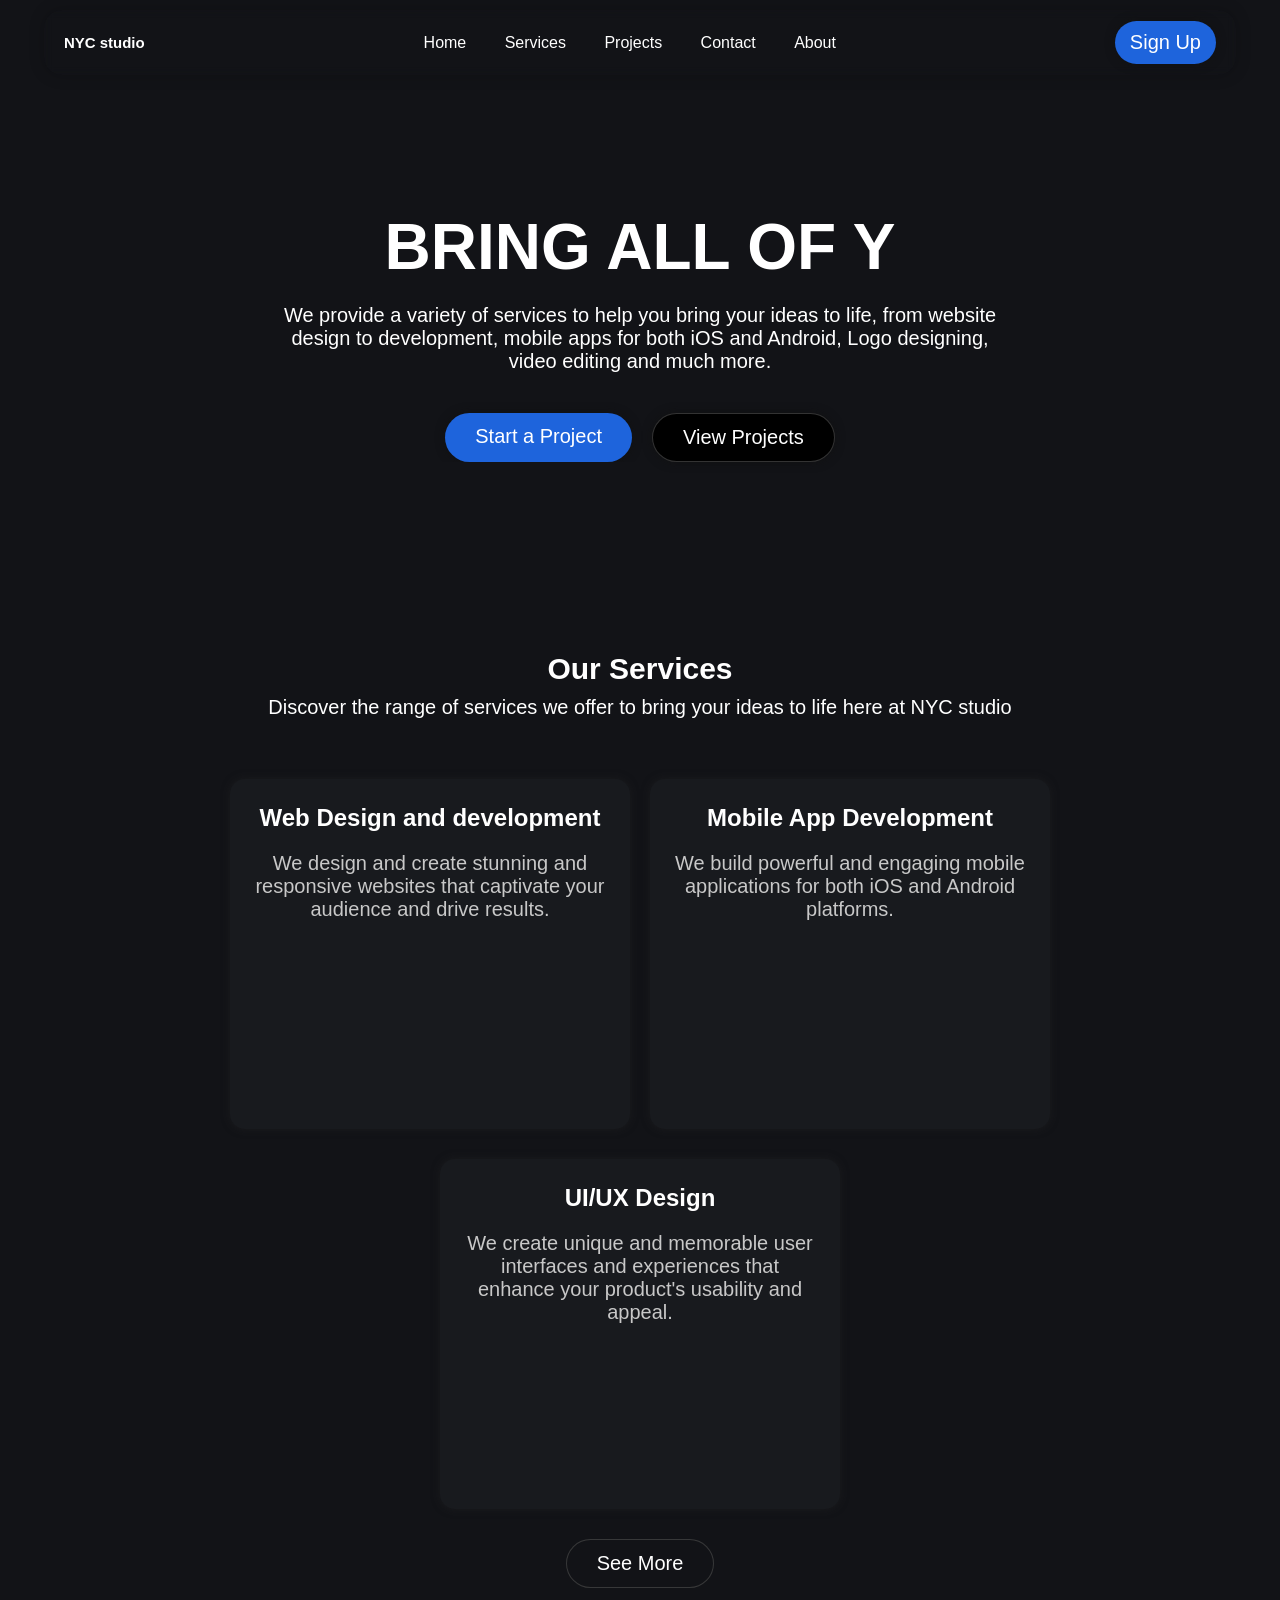
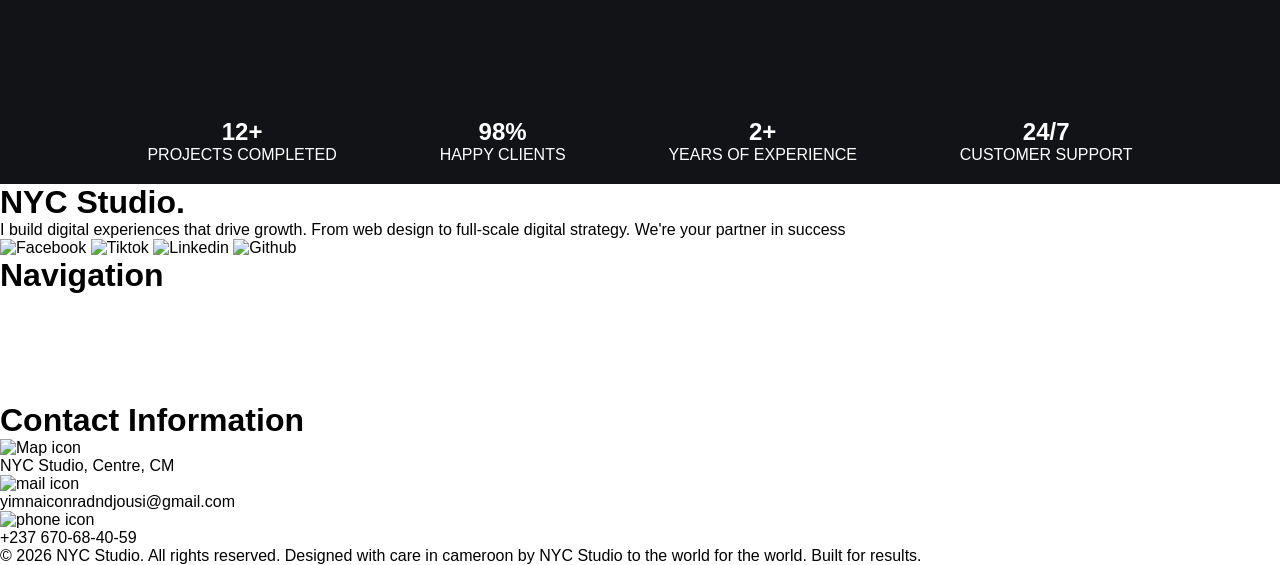
==== index.html @ d298ae6c "refining UI and interactive" ====
<!DOCTYPE html>
<html lang="en">
<head>
    <meta charset="UTF-8">
    <meta name="viewport" content="width=device-width, initial-scale=1.0">
    <title>NYC studio</title>
    <link rel="stylesheet" href="style.css">
    <script src="/main.js" defer></script>

</head>
<body>
    <section class="hero-section">
        <nav class="navbar">
            <div class="navbar-logo">
                <h1>NYC studio</h1>
            </div>
            <div class="navbar-link">
                <ul>
                    <li><a href="#">Home</a></li>
                    <li><a href="#">Services</a></li>
                    <li><a href="#">Projects</a></li>
                    <li><a href="#">Contact</a></li>
                    <li><a href="#">About</a></li>
                </ul>
            </div>
            <div class="navbar-call-to-action">
                <button class="signup-btn">Sign Up</button>
            </div>
        </nav>

        <div class="hero-content">
            <h1 id="hero-section-title">Bring all of your ideas to life</h1>
            <p>We provide a variety of services to help you bring your ideas to life, from website design to development, mobile apps for both iOS and Android, Logo designing, video editing and much more.</p>

            <div class="hero-buttons">
                <button class="Start-project-btn">Start a Project</button>
                <button class="view-project-btn">View Projects</button>
            </div>

    </section>

    <!-- #Services Section -->

    <section class="service-section">
        <div>
            <div class="service-section-h">
                <h1>Our Services</h1>
                <div class="service-section-p">
                    <p>Discover the range of services we offer to bring your ideas to life here at NYC studio</p>
                </div>
            </div>
            <div class="services-card-container">
                    <div class="service-card">
                        <h2>Web Design and development</h2>
                        <p>We design and create stunning and responsive websites that captivate your audience and drive results.</p>
                    </div>

                    <div class="service-card">
                        <h2>Mobile App Development</h2>
                        <p>We build powerful and engaging mobile applications for both iOS and Android platforms.</p>
                    </div>

                    <div class="service-card">
                        <h2>UI/UX Design</h2>
                        <p>We create unique and memorable user interfaces and experiences that enhance your product's usability and appeal.</p>
                    </div>
            </div>

            <div class="see-more">
                <button class="see-more-btn">See More</button>
            </div>
        </div>
    </section>

    <section class="review-section">
        <div class="review-info">
            <div class="summary-review-info">
                <h2>12+</h2>
                <p>PROJECTS COMPLETED</p>
            </div>

            <div class="summary-review-info">
                <h2>98%</h2>
                <p>HAPPY CLIENTS</p>
            </div>

            <div class="summary-review-info">
                <h2>2+</h2>
                <p>YEARS OF EXPERIENCE</p>
            </div>

            <div class="summary-review-info">
                <h2>24/7</h2>
                <p>CUSTOMER SUPPORT</p>
            </div>
        </div>

        <div>
            <div class="user-review">

            </div>
        </div>

    </section>

    <!-- #Footer Section -->

    <footer>
        <div class="footer-content">
            <div class="conclusion">
                <h1>NYC Studio.</h1>
                <p>I build digital experiences that drive growth. From web design to full-scale digital strategy. We're your partner in success</p>
                <div class="socail-medias">
                    <img class="icon" src="/icon/facebook.webp" alt="Facebook">
                    <img class="icon" src="/icon/tiktok.webp" alt="Tiktok">
                    <img class="icon" src="/icon/linkedin.webp" alt="Linkedin">
                    <img class="icon" src="/icon/github-white.webp" alt="Github">
                </div>
            </div>

            <div class="footer-links-container">
                <h1>Navigation</h1>
                <div class="foot-link-div">
                    <ul>
                        <li class="foot-nav"><a class="foot-li" href="#hero-section">Home</a></li>
                        <li class="foot-nav"><a class="foot-li" href="#experience-section">Experience</a></li>
                        <li class="foot-nav"><a class="foot-li" href="#projects-section">Projects</a></li>
                        <li class="foot-nav"><a class="foot-li" href="#services-section">Services</a></li>
                        <li class="foot-nav"><a class="foot-li" href="#about-section">About</a></li>
                        <li class="foot-nav"><a class="foot-li" href="#contact-section">Contact</a></li>
                    </ul>
                </div>
            </div>

            <div class="footer-extra">
                <h1>Contact Information</h1>
                <div class="contact-information">
                    <img class="icon" src="/icon/map.webp" alt="Map icon">
                    <p>NYC Studio, Centre, CM</p>
                </div>

                <div class="contact-information">
                    <img class="icon" src="/icon/message.webp" alt="mail icon">
                    <p>yimnaiconradndjousi@gmail.com</p>
                </div>

                <div class="contact-information">
                    <img class="icon" src="/icon/phone.webp" alt="phone icon">
                    <p>+237 670-68-40-59 </p>
                </div>
            </div>
        </div>

        <div class="footer-copyright">
            <p>&copy; 2026 NYC Studio. All rights reserved. Designed with care in cameroon by NYC Studio to the world for the world. Built for results.</p>
        </div>
    </footer>

</body>
</html>
---- style.css ----
:root {
    --font-size : 1.25em;
    --font-title : 'Arial', sans-serif;
    --font-logo : 'Arial', sans-serif;
    --bg-color : #121317;
    --btn-font-size : 1.2em;
    --btn-primary-color : rgb(30, 100, 220);
    --btn-secondary-color : rgb(255, 255, 255);
    --btn-border-radius : 40px;
    --btn-shadow: 0 0 10px rgba(17, 17, 17, 0.774);

    --primary-color : rgb(255, 255, 255);
    --secondary-color : rgb(0, 0, 0);

}

html {
    scroll-behavior: smooth;
}

*{
    /* outline: 2px solid red; */
    margin: 0;
    padding: 0;
}

body {
    display: flex;
    flex-direction: column;
    font-family: Arial, Helvetica, sans-serif;
}


a {
    text-decoration: none;
    color: var(--primary-color);
}

p{
    margin: 0;
    padding: 0;
}

h1{
    margin: 0;
    padding: 0;
}

/* #Hero Section */

.hero-section {
    display: flex;
    flex-direction: column;
    background-color: #121317;
    background-size: cover;
    max-width: 100%;
    height: auto;
    margin: 0;
    padding-top: 10px;
    align-items: center;
    color: var(--primary-color);
    box-sizing: border-box;
}

/*# Navigation Bar */

.navbar {
    display: flex;
    position: static;
    width: 90%;
    height: 25px;
    z-index: 1000;
    align-items: center;
    justify-content: space-between;
    padding: 20px;
    background: transparent;
    backdrop-filter: blur(4px);
    -webkit-backdrop-filter: blur(4px);
    /* border: 1px solid rgba(255, 255, 255, 0.1); */
    box-shadow: 0 0px 15px rgba(0, 0, 0, 0.203);
    border-radius: 18px;
}

.navbar-logo {
    font-size: 0.8em;
    cursor: pointer;
    color: var(--primary-color);
}

.navbar-link ul{
    display: flex;
    flex-direction: row;
    font-size: 1em;
    font-weight: 500;
    gap: 3vw;
    justify-content: space-between;
    list-style: none;
    font-family: var(--font-title);;
}

.navbar-link ul li {
    cursor: pointer;
}

.navbar-call-to-action {
    display: flex;
    align-items: center;
    justify-content: center;
}

.signup-btn {
    font-size: var(--font-size);
    color: var(--primary-color);
    padding: 15px;
    padding-bottom: 10px;
    padding-top: 10px;
    border-radius: var(--btn-border-radius);
    border: none;
    cursor: pointer;
    background: var(--btn-primary-color);
    box-shadow: var(--btn-shadow);
    transition: all 0.2s ease;
}

/* #Hero Content */

.hero-content {
    display: flex;
    flex-direction: column;
    align-items: center;
    text-align: center;
    gap: 20px;
    margin-top: 15vh;
    width: 90%;
}

.hero-content h1 {
    font-size: 4em;
    font-family: var(--font-title);
    width: 60%;
    max-width: 900px;
    color: var(--primary-color);
}

.hero-content p {
    font-size:1.25rem;
    width: 95%;
    max-width: 750px;
    color: var(--primary-color);
    margin-bottom: 20px;
}

.hero-buttons {
    display: flex;
    gap: 20px;
}

.Start-project-btn, .view-project-btn {
    display: flex;
    color: var(--primary-color);
    font-size: var(--font-size);
    padding: 30px;
    padding-bottom: 12px;
    padding-top: 12px;
    border-radius: var(--btn-border-radius);
    border: none;
    background: var(--btn-primary-color);
    box-shadow: var(--btn-shadow);
    cursor: pointer;
    transition: all 0.2s ease;
}

.view-project-btn {
    color: var(--primary-color);
    border: 1px solid rgba(68, 68, 68, 0.752);
    background: var(--secondary-color);
    backdrop-filter: blur(2px);
    -webkit-backdrop-filter: blur(2px);
}

.view-project-btn:active, .Start-project-btn:active, .signup-btn:active {
    transform: translateZ(5px) scale(0.95);
    box-shadow: 0 0 0 rgba(111, 111, 111, 0.801);
}

.view-project-btn:hover .Start-project-btn{
    background: rgb(255, 255, 255);
    color: rgb(0, 0, 0);
    box-shadow: 0 0 10px rgba(111, 111, 111, 0.801);
}

/* #Services Section */

.service-section {
    display: flex;
    flex-direction: column;
    align-items: center;
    text-align: center;
    justify-content: center;
    background-color: #121317;
    box-sizing: border-box;
    color: white;
}

.service-section-h {
    display: flex;
    flex-direction: column;
    font-size: 1.25em;
    font-family: var(--font-title);
    color: rgb(255, 255, 255);
    text-align: center;
    margin-top: 190px;
    margin-bottom: 50px;
    gap: 10px;
    align-items: center;
    
}

.service-section-p {
    display: flex;
}

.services-card-container {
    display: flex;
    flex-wrap: wrap;
    justify-content: center;
    align-items: center;
    box-sizing: border-box;
    text-align: center;
    width: 85vw;
    justify-content: space-between;
    justify-content: center;
}

.service-card {
    display: flex;
    flex-direction: column;
    align-items: center;
    padding: 25px;
    width: 400px;
    height: 350px;
    background-color: #181A1E;
    border-radius: 15px;
    box-sizing: border-box;
    box-shadow: 0 0 10px rgba(37, 37, 37, 0.422);
    margin: 10px;
    margin-bottom: 20px;
}

.service-card h2 {
    font-size: 1.5em;
    font-family: var(--font-title);
    color: rgb(255, 255, 255);
    margin-bottom: 20px;
}

.service-card p {
    font-size: var(--font-size);
    color: rgb(200, 200, 200);
    text-align: center;
}

.see-more {
    display: flex;
    justify-content: center;
    margin-top: 10px;
    margin-bottom: 35px;
}

.see-more-btn {
    display: flex;
    font-size: var(--font-size);
    color: var(--primary-color);
    padding: 30px;
    padding-bottom: 12px;
    padding-top: 12px;
    border-radius: 30px;
    border: 1px solid rgba(68, 68, 68, 0.752);
    background-color: #121317;
}



.review-section {
    display: flex;
    justify-content: center;
    background-color: var(--bg-color);
    padding-top: 75px;
}

.review-info {
    display: flex;
    justify-content: center;
    justify-content: space-around;
    width: 85%;
    color: white;
    padding: 20px;
}

.summary-review-info {
    display: flex;
    flex-direction: column;
    justify-content: center;
    align-items: center;
}
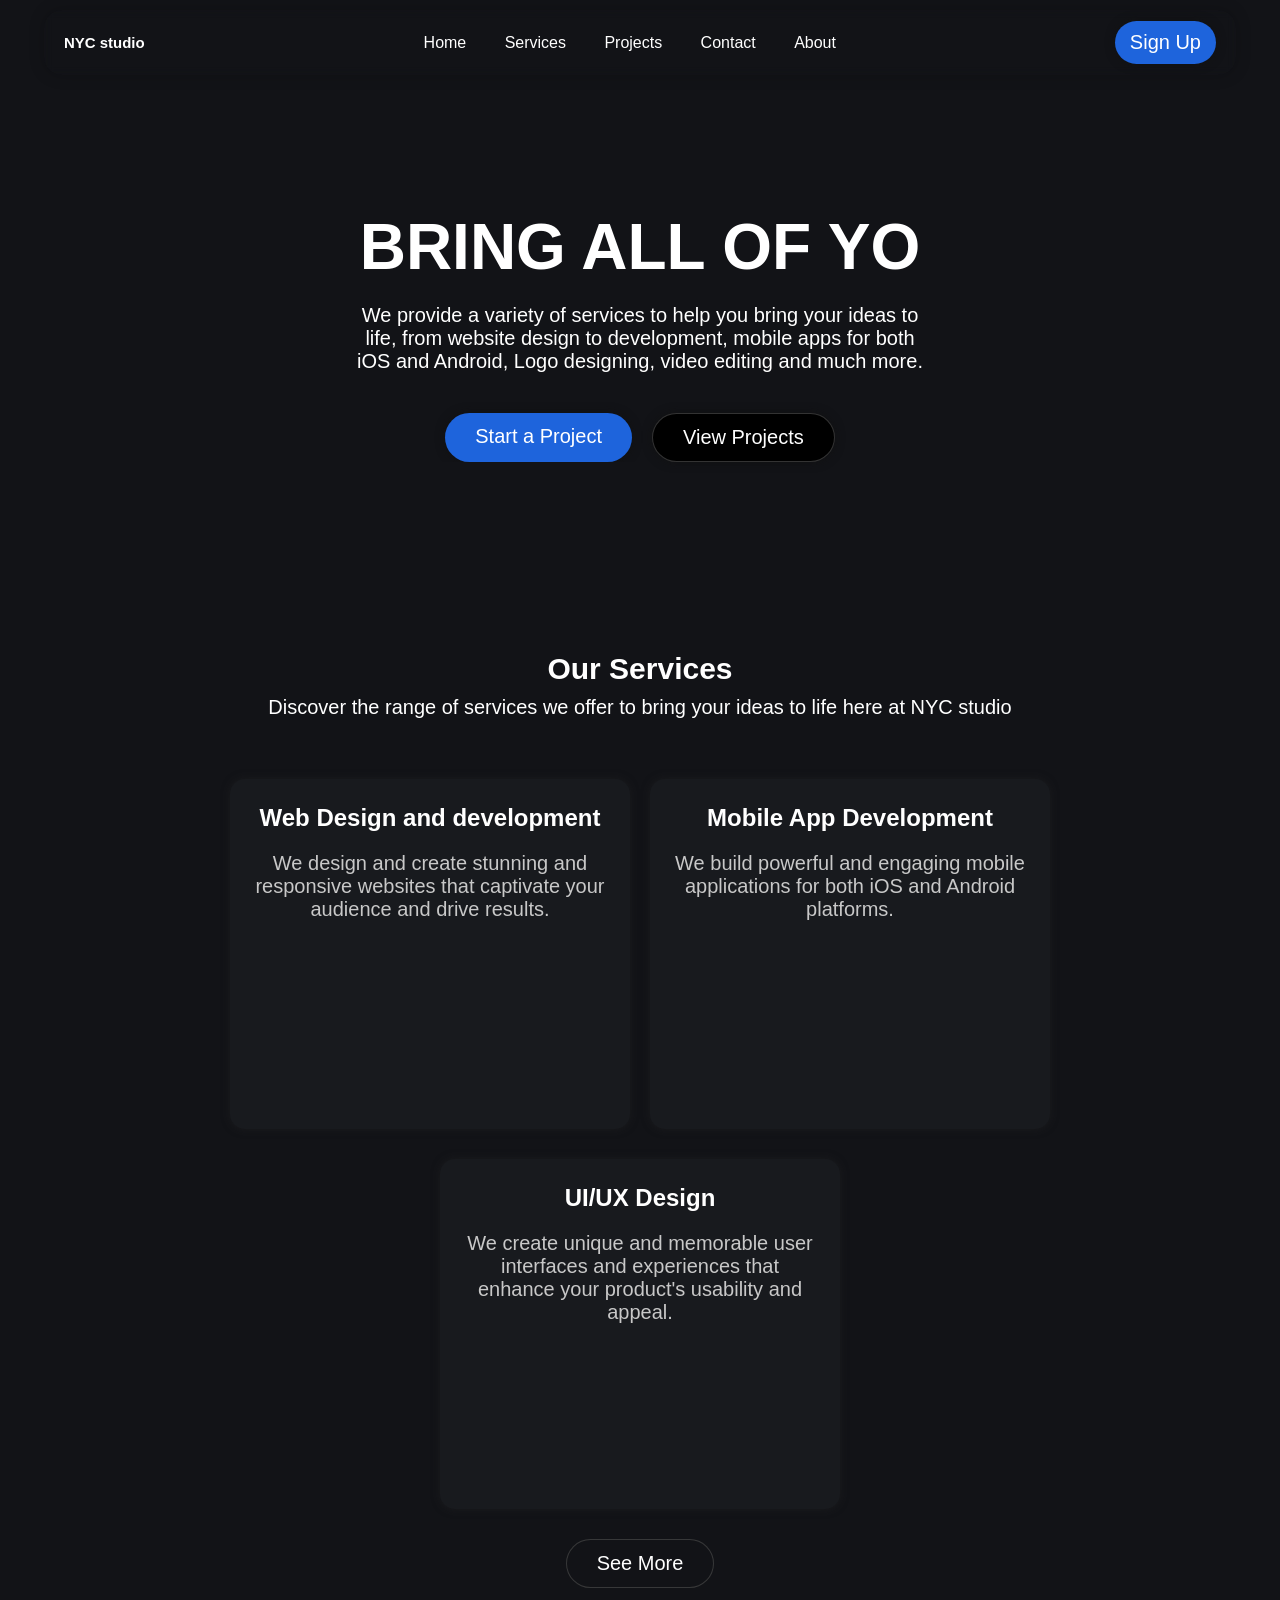
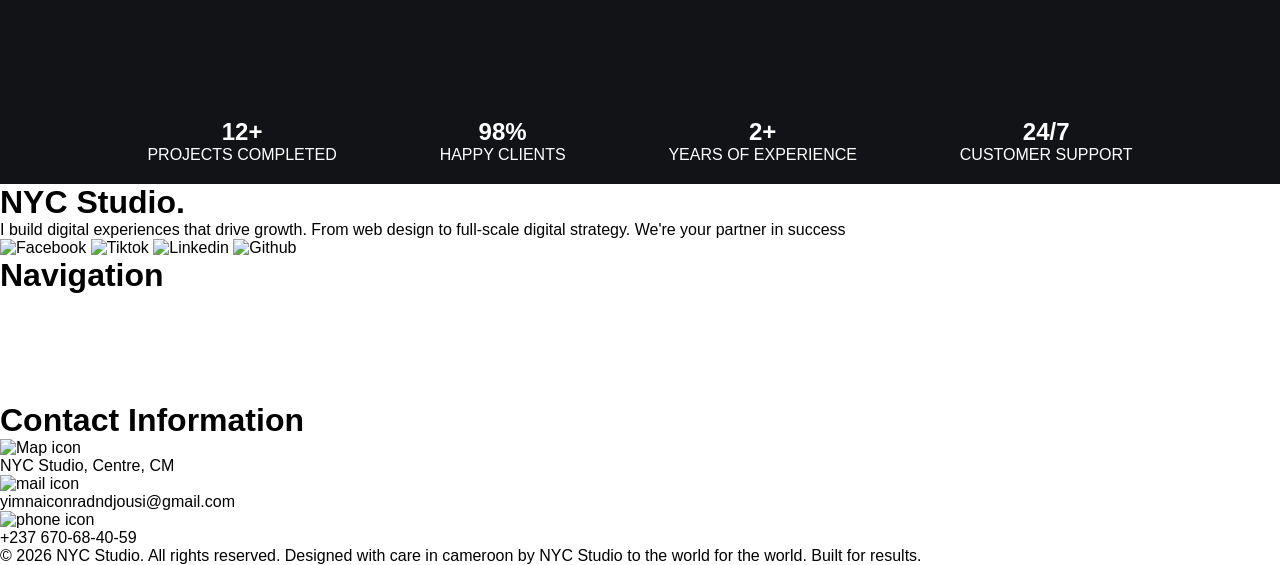
==== commit 06cf5e1b: "Admin is functioning" ====
--- a/index.html
+++ b/index.html
@@ -5,8 +5,6 @@
     <meta name="viewport" content="width=device-width, initial-scale=1.0">
     <title>NYC studio</title>
     <link rel="stylesheet" href="style.css">
-    <script src="/main.js" defer></script>
-
 </head>
 <body>
     <section class="hero-section">
@@ -156,5 +154,7 @@
         </div>
     </footer>
 
+    <script src="./main.js" defer></script>
+
 </body>
 </html>
--- a/style.css
+++ b/style.css
@@ -137,15 +137,15 @@
 .hero-content h1 {
     font-size: 4em;
     font-family: var(--font-title);
-    width: 60%;
-    max-width: 900px;
+    width: 65%;
+    max-width: 1000px;
     color: var(--primary-color);
 }
 
 .hero-content p {
     font-size:1.25rem;
-    width: 95%;
-    max-width: 750px;
+    width: 50%;
+    max-width: 1000px;
     color: var(--primary-color);
     margin-bottom: 20px;
 }
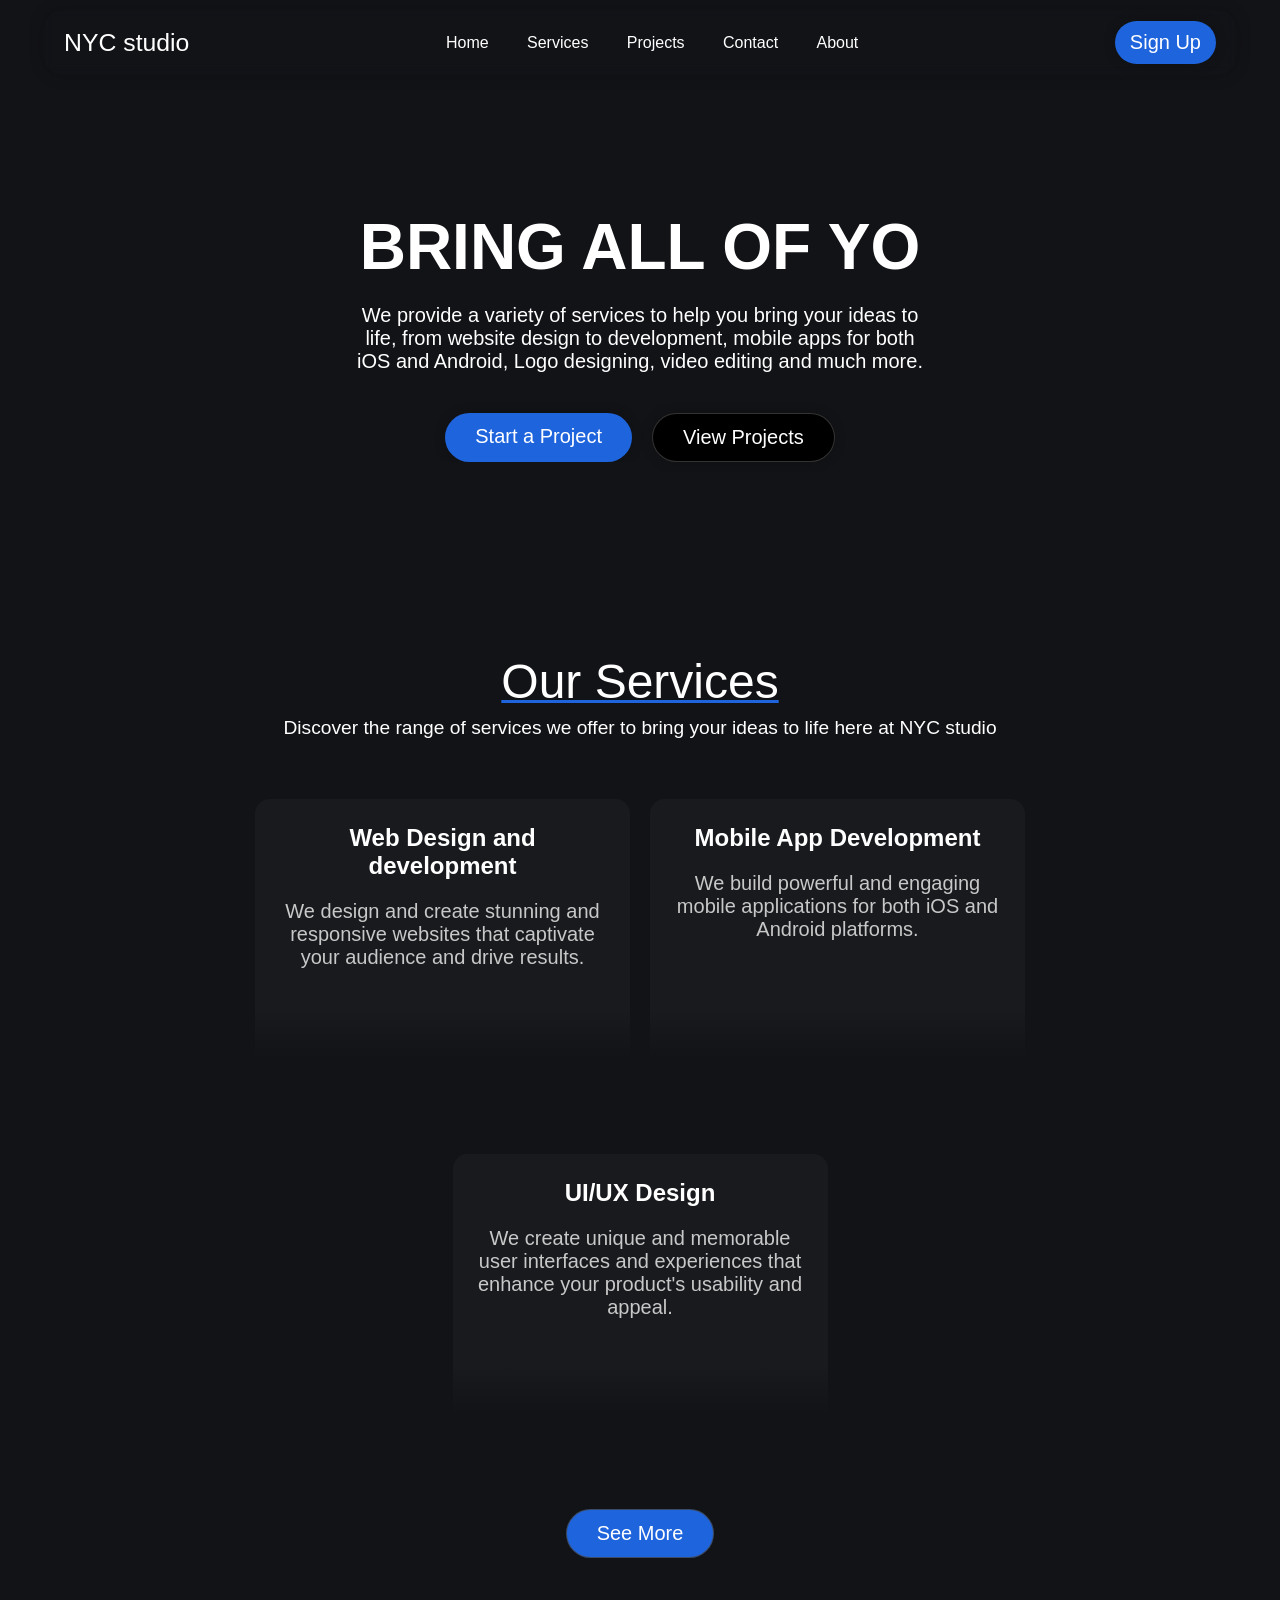
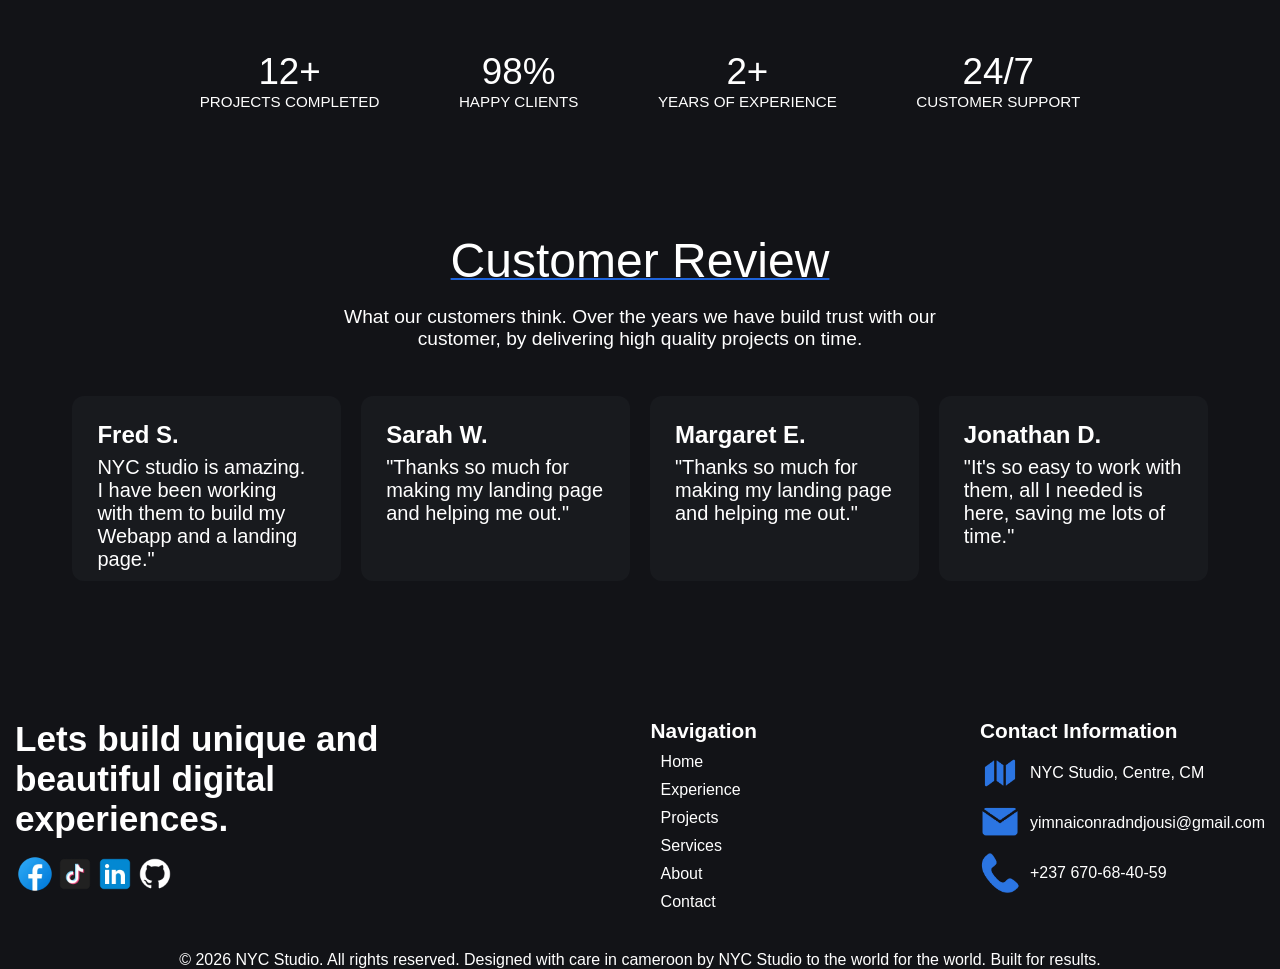
==== commit 211a6212: "home page is done" ====
--- a/index.html
+++ b/index.html
@@ -10,7 +10,7 @@
     <section class="hero-section">
         <nav class="navbar">
             <div class="navbar-logo">
-                <h1>NYC studio</h1>
+                <span>NYC studio</span>
             </div>
             <div class="navbar-link">
                 <ul>
@@ -42,11 +42,12 @@
     <section class="service-section">
         <div>
             <div class="service-section-h">
-                <h1>Our Services</h1>
+                <span>Our Services</span>
                 <div class="service-section-p">
                     <p>Discover the range of services we offer to bring your ideas to life here at NYC studio</p>
                 </div>
             </div>
+
             <div class="services-card-container">
                     <div class="service-card">
                         <h2>Web Design and development</h2>
@@ -70,49 +71,97 @@
         </div>
     </section>
 
+    <!-- #Review Section -->
+
     <section class="review-section">
         <div class="review-info">
             <div class="summary-review-info">
-                <h2>12+</h2>
-                <p>PROJECTS COMPLETED</p>
-            </div>
-
-            <div class="summary-review-info">
-                <h2>98%</h2>
-                <p>HAPPY CLIENTS</p>
-            </div>
-
-            <div class="summary-review-info">
-                <h2>2+</h2>
-                <p>YEARS OF EXPERIENCE</p>
-            </div>
-
-            <div class="summary-review-info">
-                <h2>24/7</h2>
-                <p>CUSTOMER SUPPORT</p>
-            </div>
-        </div>
-
-        <div>
-            <div class="user-review">
-
+                <p>12+</p>
+                <span>PROJECTS COMPLETED</span>
+            </div>
+
+            <div class="summary-review-info">
+                <p>98%</p>
+                <span>HAPPY CLIENTS</span>
+            </div>
+
+            <div class="summary-review-info">
+                <p>2+</p>
+                <span>YEARS OF EXPERIENCE</span>
+            </div>
+
+            <div class="summary-review-info">
+                <p>24/7</p>
+                <span>CUSTOMER SUPPORT</span>
+            </div>
+        </div>
+
+        <div class="customer-review">
+            <div class="customer-container">
+                <span>Customer Review</span>
+                <p>What our customers think. Over the years we have build trust with our customer, by delivering high quality projects on time.</p>
+            </div>
+
+            <div class="rewiews-containers">
+                <div class="user-review">
+                    <div>
+                        <h3>Fred S.</h3>
+                    </div>
+                    
+                    <div>
+                        <p>NYC studio is amazing. I have been working with them to build my Webapp and a landing page."</p>
+                    </div>
+                </div>
+
+                <div class="user-review">
+                    <div>
+                        <h3>Sarah W.</h3>
+                    </div>
+
+                    <div>
+                        <p>"Thanks so much for making my landing page and helping me out."</p>
+                    </div>
+                </div>
+
+                <div class="user-review">
+                    <div>
+                        <h3>Margaret E.</h3>
+                    </div>
+
+                    <div>
+                        <p>"Thanks so much for making my landing page and helping me out."</p>
+                    </div>
+                </div>
+
+                <div class="user-review">
+                    <div>
+                        <h3>Jonathan D.</h3>
+                    </div>
+
+                    <div>
+                        <p>"It's so easy to work with them, all I needed is here, saving me lots of time."</p>
+                    </div>
+                </div>
             </div>
         </div>
 
     </section>
+
+    <!-- #Review -->
+
+    
 
     <!-- #Footer Section -->
 
     <footer>
         <div class="footer-content">
             <div class="conclusion">
-                <h1>NYC Studio.</h1>
-                <p>I build digital experiences that drive growth. From web design to full-scale digital strategy. We're your partner in success</p>
+                <p>Lets build unique and beautiful digital experiences.</p>
                 <div class="socail-medias">
-                    <img class="icon" src="/icon/facebook.webp" alt="Facebook">
-                    <img class="icon" src="/icon/tiktok.webp" alt="Tiktok">
-                    <img class="icon" src="/icon/linkedin.webp" alt="Linkedin">
-                    <img class="icon" src="/icon/github-white.webp" alt="Github">
+                    <img class="icon" src="./icons/facebook.webp" alt="Facebook">
+                    <img class="icon" src="./icons/tiktok.webp" alt="Tiktok">
+                    <img class="icon" src="./icons/linkedin.webp" alt="Linkedin">
+                    <img class="icon" src="./icons/github-white.webp" alt="Github">
                 </div>
             </div>
 
@@ -133,17 +182,17 @@
             <div class="footer-extra">
                 <h1>Contact Information</h1>
                 <div class="contact-information">
-                    <img class="icon" src="/icon/map.webp" alt="Map icon">
+                    <img class="icon" src="./icons/map.webp" alt="Map icon">
                     <p>NYC Studio, Centre, CM</p>
                 </div>
 
                 <div class="contact-information">
-                    <img class="icon" src="/icon/message.webp" alt="mail icon">
+                    <img class="icon" src="./icons/message.webp" alt="mail icon">
                     <p>yimnaiconradndjousi@gmail.com</p>
                 </div>
 
                 <div class="contact-information">
-                    <img class="icon" src="/icon/phone.webp" alt="phone icon">
+                    <img class="icon" src="./icons/phone.webp" alt="phone icon">
                     <p>+237 670-68-40-59 </p>
                 </div>
             </div>
--- a/style.css
+++ b/style.css
@@ -46,6 +46,10 @@
     padding: 0;
 }
 
+.icon {
+    width: 40px;
+}
+
 /* #Hero Section */
 
 .hero-section {
@@ -82,7 +86,7 @@
 }
 
 .navbar-logo {
-    font-size: 0.8em;
+    font-size: 1.55em;
     cursor: pointer;
     color: var(--primary-color);
 }
@@ -211,13 +215,19 @@
     text-align: center;
     margin-top: 190px;
     margin-bottom: 50px;
-    gap: 10px;
+    gap: 6px;
     align-items: center;
     
 }
 
+.service-section-h span{
+    font-size: 3rem;
+    text-decoration: underline var(--btn-primary-color) 3px;
+    padding: 2px;
+}
+
 .service-section-p {
-    display: flex;
+    font-size: 1.2rem;
 }
 
 .services-card-container {
@@ -237,12 +247,13 @@
     flex-direction: column;
     align-items: center;
     padding: 25px;
-    width: 400px;
-    height: 350px;
+    width: 375px;
+    height: 325px;
     background-color: #181A1E;
+    background: linear-gradient(180deg,rgba(24, 26, 30, 1) 65%, rgba(18, 19, 23, 1) 80%);
     border-radius: 15px;
     box-sizing: border-box;
-    box-shadow: 0 0 10px rgba(37, 37, 37, 0.422);
+    /* box-shadow: 0 0 10px rgba(37, 37, 37, 0.422); */
     margin: 10px;
     margin-bottom: 20px;
 }
@@ -276,23 +287,24 @@
     padding-top: 12px;
     border-radius: 30px;
     border: 1px solid rgba(68, 68, 68, 0.752);
-    background-color: #121317;
-}
-
-
+    background-color: var(--btn-primary-color);
+}
+
+/* #Review Section */
 
 .review-section {
     display: flex;
-    justify-content: center;
+    flex-direction: column;
+    align-items: center;
     background-color: var(--bg-color);
-    padding-top: 75px;
+    padding-top: 3%;
 }
 
 .review-info {
     display: flex;
     justify-content: center;
     justify-content: space-around;
-    width: 85%;
+    width: 75%;
     color: white;
     padding: 20px;
 }
@@ -302,4 +314,170 @@
     flex-direction: column;
     justify-content: center;
     align-items: center;
+}
+
+.summary-review-info p {
+    font-size: 2.3rem;
+}
+
+.summary-review-info span {
+    font-size: 0.95rem;
+}
+
+.summary-review-info h3 {
+    font-size: 1rem;
+}
+
+.customer-review, .rewiews-containers {
+    display: flex;
+    width: 95%;
+    flex-direction: column;
+    justify-content: center;
+    align-items: center;
+    color: var(--primary-color);
+    margin-top: 8%;
+    margin-bottom: 8%;
+}
+
+.rewiews-containers {
+    flex-direction: row;
+    margin: 0;
+}
+
+.customer-container {
+    display: flex;
+    flex-direction: column;
+    width: 50%;
+    text-align: center;
+    margin-bottom: 3%;
+    gap: 6px;
+}
+
+.customer-container p{
+    font-size: 1.2rem;
+    margin-top: 2px;
+}
+
+.customer-container span{
+    font-size: 3rem;
+    text-decoration: underline var(--btn-primary-color) 2px;
+    margin-bottom: 10px;
+}
+
+.user-review {
+    display: flex;
+    flex-direction: column;
+    width: 25%;
+    background-color: #181A1E;
+    margin: 10px;
+    height: 15vh;
+    padding: 25px;
+    border-radius: 12px;
+}
+
+.user-review h3 {
+    margin-bottom: 7px;
+    font-size: 1.5rem;
+    color: ;
+}
+
+.user-review p {
+    margin-bottom: 7px;
+    font-size: 1.25rem;
+}
+
+
+/*#Footer Section*/
+
+footer {
+    display: flex;
+    flex-direction: column;
+    padding: 15px;
+    padding-top: 25px;
+    padding-bottom: 0;
+    background-color: var(--bg-color);
+    color: white;
+    justify-content: center;
+    /* align-items: center; */
+}
+
+.footer-content {
+    display: flex;
+    justify-content: space-between;
+    padding-bottom: 10px;
+}
+
+.conclusion {
+    display: flex;
+    flex-direction: column;
+    width: 33%;
+}
+
+.conclusion p{
+    font-size: 2.2rem;
+    margin-bottom: 5px;
+    font-weight: 600;
+}
+
+.timeless {
+    font-style: italic;
+    font-weight: 500;
+}
+
+.socail-medias {
+    display: flex;
+    justify-content: space-between;
+    width: 38%;
+    margin-top: 10px;
+}
+
+.footer-links-container {
+    display: flex;
+    flex-direction: column;
+}
+
+.footer-links-container h1{
+    font-size: 1.3em;
+}
+
+.foot-link-div ul{
+    display: flex;
+    flex-direction: column;
+    padding: 10px;
+    list-style-type: none;
+}
+
+.foot-nav {
+    padding-bottom: 10px;
+}
+
+.foot-li {
+    color: white;
+    text-decoration: none;
+}
+
+.footer-extra {
+    display: flex;
+    flex-direction: column;
+}
+
+.footer-extra h1{
+    font-size: 1.3em;
+}
+
+.contact-information {
+    display: flex;
+    padding-top: 10px;
+    align-items: center;
+}
+
+
+.contact-information p{
+    padding-left: 10px;
+}
+
+.footer-copyright {
+    display: flex;
+    justify-content: center;
+    margin-top: 10px;
 }
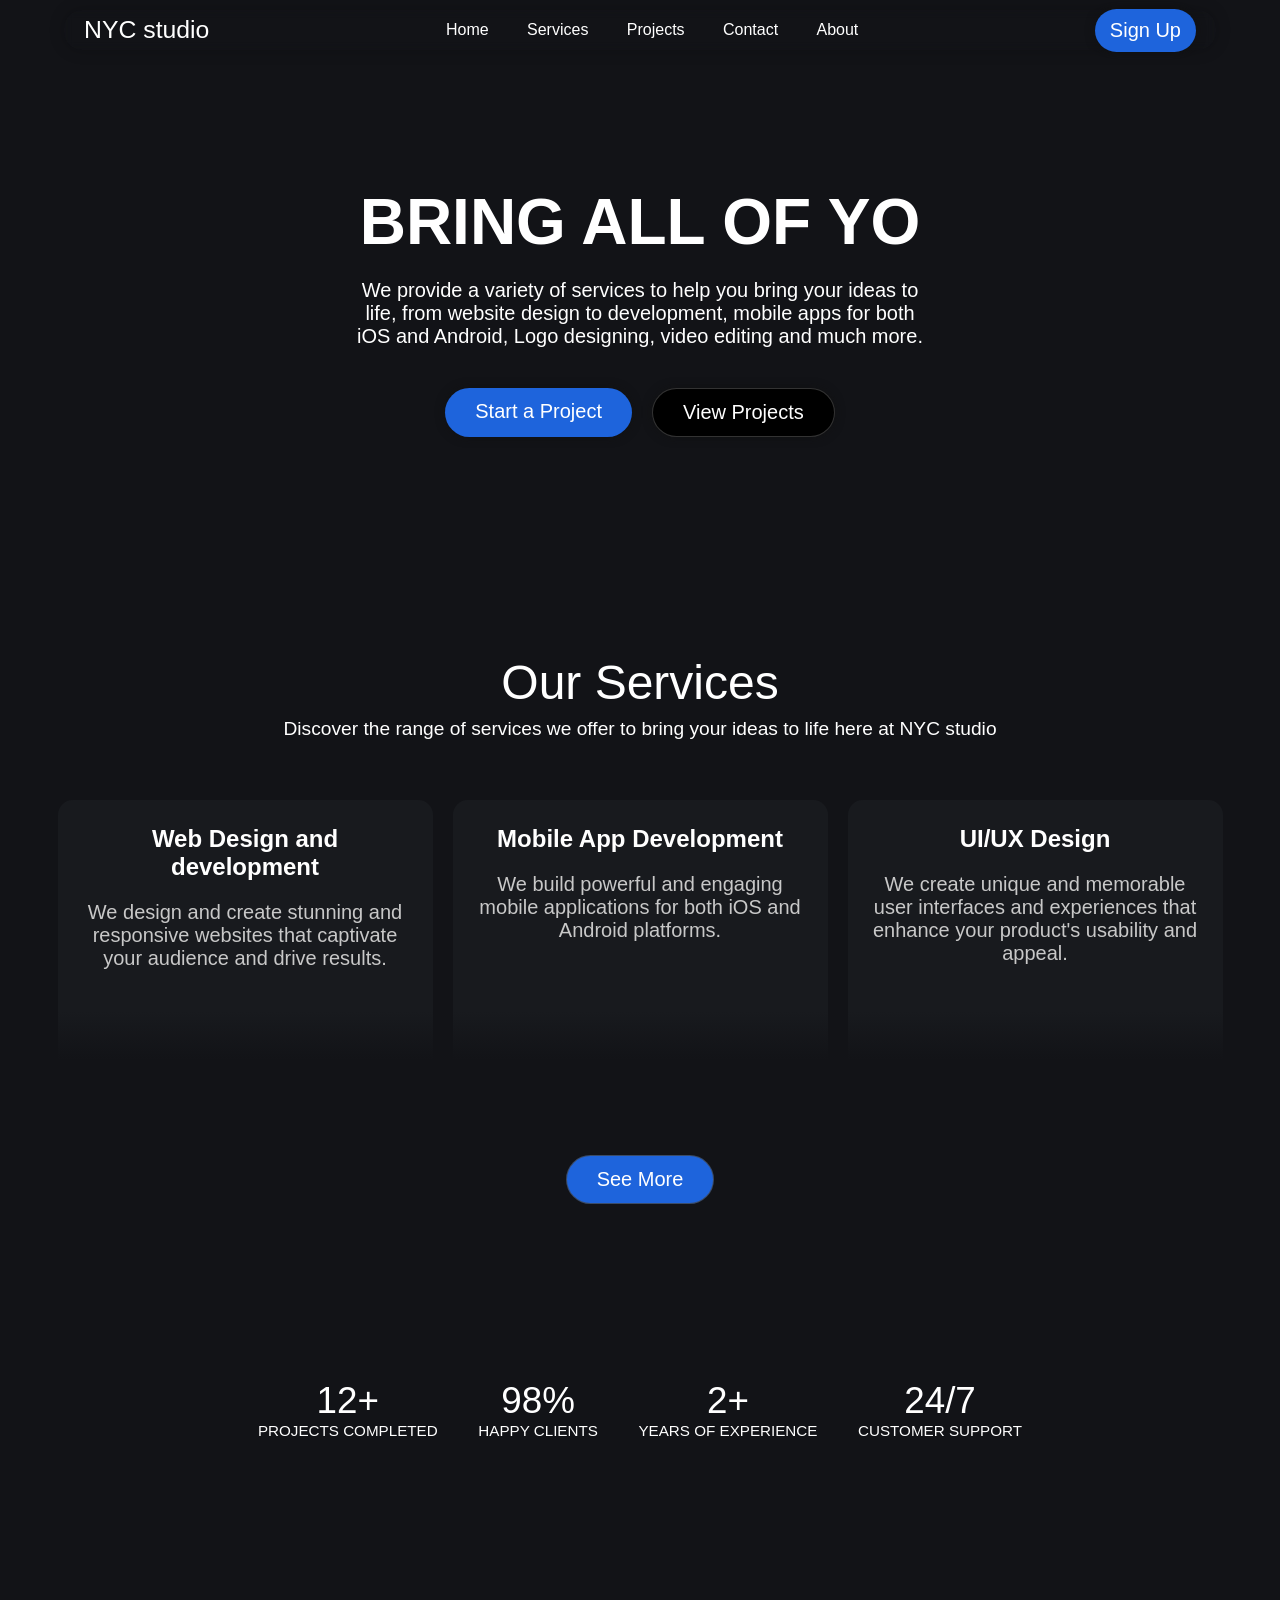
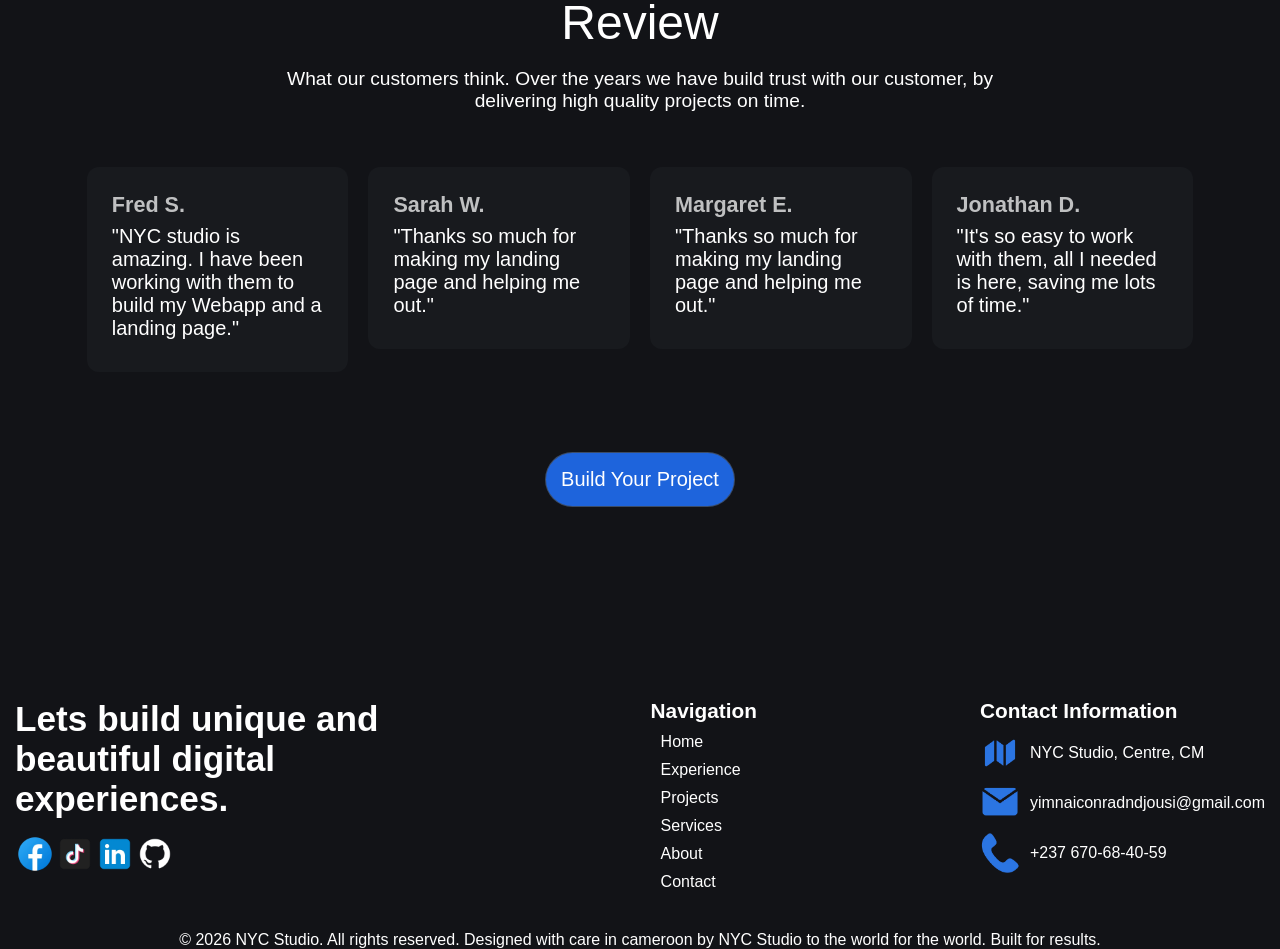
==== commit 89e62a29: "index.html is done, styling done, login done, add element to index.html through admin panel" ====
--- a/index.html
+++ b/index.html
@@ -4,7 +4,9 @@
     <meta charset="UTF-8">
     <meta name="viewport" content="width=device-width, initial-scale=1.0">
     <title>NYC studio</title>
-    <link rel="stylesheet" href="style.css">
+    <link rel="stylesheet" href="./styles/style.css">
+    <link rel="shortcut icon" href="/icons/favicon.svg" type="image/x-icon">
+    <script src="./scripts/main.js" defer></script>
 </head>
 <body>
     <section class="hero-section">
@@ -22,7 +24,7 @@
                 </ul>
             </div>
             <div class="navbar-call-to-action">
-                <button class="signup-btn">Sign Up</button>
+                <a href="/login.html"><button class="signup-btn">Sign Up</button></a>
             </div>
         </nav>
 
@@ -98,7 +100,7 @@
 
         <div class="customer-review">
             <div class="customer-container">
-                <span>Customer Review</span>
+                <span>Review</span>
                 <p>What our customers think. Over the years we have build trust with our customer, by delivering high quality projects on time.</p>
             </div>
 
@@ -109,7 +111,7 @@
                     </div>
                     
                     <div>
-                        <p>NYC studio is amazing. I have been working with them to build my Webapp and a landing page."</p>
+                        <p>"NYC studio is amazing. I have been working with them to build my Webapp and a landing page."</p>
                     </div>
                 </div>
 
@@ -143,13 +145,11 @@
                     </div>
                 </div>
             </div>
+
+            <button id="buildProject">Build Your Project</button>
         </div>
 
     </section>
-
-    <!-- #Review -->
-
-    
 
     <!-- #Footer Section -->
 
@@ -203,7 +203,5 @@
         </div>
     </footer>
 
-    <script src="./main.js" defer></script>
-
 </body>
 </html>
--- a/styles/style.css
+++ b/styles/style.css
@@ -0,0 +1,545 @@
+*,
+*::before,
+*::after {
+    box-sizing: border-box;
+}
+
+:root {
+    --font-size : 1.25em;
+    --font-title : 'Arial', sans-serif;
+    --font-logo : 'Arial', sans-serif;
+    --bg-color : #121317;
+    --btn-font-size : 1.2em;
+    --btn-primary-color : rgb(30, 100, 220);
+    --btn-secondary-color : rgb(255, 255, 255);
+    --btn-border-radius : 40px;
+    --btn-shadow: 0 0 10px rgba(17, 17, 17, 0.774);
+    --primary-color : rgb(255, 255, 255);
+    --secondary-color : rgb(0, 0, 0);
+}
+
+html {
+    scroll-behavior: smooth;
+}
+
+*{
+    /* outline: 2px solid red; */
+    margin: 0;
+    padding: 0;
+    scroll-behavior: smooth;
+}
+
+body {
+    display: flex;
+    flex-direction: column;
+    font-family: Arial, Helvetica, sans-serif;
+}
+
+
+a {
+    text-decoration: none;
+    color: var(--primary-color);
+}
+
+p{
+    margin: 0;
+    padding: 0;
+}
+
+h1{
+    margin: 0;
+    padding: 0;
+}
+
+.icon {
+    width: 40px;
+}
+
+/* #Hero Section */
+
+.hero-section {
+    display: flex;
+    flex-direction: column;
+    background-color: #121317;
+    background-size: cover;
+    max-width: 100%;
+    height: auto;
+    margin: 0;
+    padding-top: 10px;
+    align-items: center;
+    color: var(--primary-color);
+    box-sizing: border-box;
+}
+
+/*# Navigation Bar */
+
+.navbar {
+    display: flex;
+    position: static;
+    width: 90%;
+    height: 25px;
+    z-index: 1000;
+    align-items: center;
+    justify-content: space-between;
+    padding: 20px;
+    background: transparent;
+    backdrop-filter: blur(4px);
+    -webkit-backdrop-filter: blur(4px);
+    box-shadow: 0 0px 15px rgba(0, 0, 0, 0.203);
+    border-radius: 18px;
+}
+
+.navbar-logo {
+    font-size: 1.55em;
+    cursor: pointer;
+    color: var(--primary-color);
+}
+
+.navbar-link ul{
+    display: flex;
+    flex-direction: row;
+    font-size: 1em;
+    font-weight: 500;
+    gap: 3vw;
+    justify-content: space-between;
+    list-style: none;
+    font-family: var(--font-title);;
+}
+
+.navbar-link ul li {
+    cursor: pointer;
+}
+
+.navbar-call-to-action {
+    display: flex;
+    align-items: center;
+    justify-content: center;
+}
+
+.signup-btn {
+    font-size: var(--font-size);
+    color: var(--primary-color);
+    padding: 15px;
+    padding-bottom: 10px;
+    padding-top: 10px;
+    border-radius: var(--btn-border-radius);
+    border: none;
+    cursor: pointer;
+    background: var(--btn-primary-color);
+    box-shadow: var(--btn-shadow);
+    transition: all 0.2s ease;
+}
+
+.signup-btn:hover {
+    background-color: rgb(30, 115, 220);
+}
+
+/* #Hero Content */
+
+.hero-content {
+    display: flex;
+    flex-direction: column;
+    align-items: center;
+    text-align: center;
+    gap: 20px;
+    margin-top: 15vh;
+    margin-bottom: 2%;
+    width: 90%;
+}
+
+.hero-content h1 {
+    font-size: 4em;
+    font-family: var(--font-title);
+    width: 65%;
+    max-width: 1000px;
+    color: var(--primary-color);
+}
+
+.hero-content p {
+    font-size:1.25rem;
+    width: 50%;
+    max-width: 1000px;
+    color: var(--primary-color);
+    margin-bottom: 20px;
+}
+
+.hero-buttons {
+    display: flex;
+    gap: 20px;
+}
+
+.Start-project-btn, .view-project-btn {
+    display: flex;
+    color: var(--primary-color);
+    font-size: var(--font-size);
+    padding: 30px;
+    padding-bottom: 12px;
+    padding-top: 12px;
+    border-radius: var(--btn-border-radius);
+    border: none;
+    background: var(--btn-primary-color);
+    box-shadow: var(--btn-shadow);
+    cursor: pointer;
+    transition: all 0.2s ease;
+}
+
+.Start-project-btn:hover {
+    background-color: rgb(30, 115, 220);
+}
+
+.view-project-btn {
+    color: var(--primary-color);
+    border: 1px solid rgba(68, 68, 68, 0.752);
+    background: var(--secondary-color);
+    backdrop-filter: blur(2px);
+    -webkit-backdrop-filter: blur(2px);
+}
+
+.view-project-btn:hover {
+    background-color: #101010;
+}
+
+.view-project-btn:active, .Start-project-btn:active, .signup-btn:active {
+    transform: translateZ(5px) scale(0.95);
+    box-shadow: 0 0 0 rgba(111, 111, 111, 0.801);
+}
+
+.view-project-btn:hover .Start-project-btn{
+    background: rgb(255, 255, 255);
+    color: rgb(0, 0, 0);
+    box-shadow: 0 0 10px rgba(111, 111, 111, 0.801);
+}
+
+/* #Services Section */
+
+.service-section {
+    display: flex;
+    flex-direction: column;
+    align-items: center;
+    text-align: center;
+    justify-content: center;
+    background-color: #121317;
+    box-sizing: border-box;
+    color: white;
+}
+
+.service-section-h {
+    display: flex;
+    flex-direction: column;
+    font-size: 1.25em;
+    font-family: var(--font-title);
+    color: rgb(255, 255, 255);
+    text-align: center;
+    margin-top: 190px;
+    margin-bottom: 50px;
+    gap: 6px;
+    align-items: center;
+    
+}
+
+.service-section-h span{
+    font-size: 3rem;
+    padding: 2px;
+}
+
+.service-section-p {
+    font-size: 1.2rem;
+}
+
+.services-card-container {
+    display: flex;
+    flex-wrap: wrap;
+    justify-content: center;
+    align-items: center;
+    box-sizing: border-box;
+    text-align: center;
+    width: 95vw;
+    justify-content: space-between;
+    justify-content: center;
+}
+
+@keyframes fade-in-bottom {
+  from {
+    opacity: 0;
+    transform: translateY(80px);
+  }
+  to {
+    opacity: 1;
+    transform: translateY(0);
+  }
+}
+
+.service-card {
+    display: flex;
+    flex-direction: column;
+    align-items: center;
+    padding: 25px;
+    width: 375px;
+    height: 325px;
+    background-color: #181A1E;
+    background: linear-gradient(180deg,rgba(24, 26, 30, 1) 65%, rgba(18, 19, 23, 1) 80%);
+    border-radius: 15px;
+    box-sizing: border-box;
+    margin: 10px;
+    margin-bottom: 20px;
+    animation: fade-in-bottom linear both;
+    animation-timeline: view();
+    animation-duration: 8s;
+    animation-range: entry 0% cover 30%;
+}
+
+.service-card:nth-child(3) {
+  animation-delay: 4s;
+}
+
+.service-card:nth-child(2) {
+  animation-delay: 8s;
+}
+
+.service-card:nth-child(1) {
+  animation-delay: 12s;
+}
+
+.service-card h2 {
+    font-size: 1.5em;
+    font-family: var(--font-title);
+    color: rgb(255, 255, 255);
+    margin-bottom: 20px;
+}
+
+.service-card p {
+    font-size: var(--font-size);
+    color: rgb(200, 200, 200);
+    text-align: center;
+}
+
+.see-more {
+    display: flex;
+    justify-content: center;
+    margin-top: 10px;
+    margin-bottom: 35px;
+}
+
+.see-more-btn, #buildProject {
+    display: flex;
+    font-size: var(--font-size);
+    color: var(--primary-color);
+    padding: 30px;
+    padding-bottom: 12px;
+    padding-top: 12px;
+    border-radius: 30px;
+    border: 1px solid rgba(68, 68, 68, 0.752);
+    background-color: var(--btn-primary-color);
+    cursor: pointer;
+}
+
+.see-more-btn:hover {
+    background-color: rgb(30, 115, 220);
+}
+
+
+/* #Review Section */
+
+.review-section {
+    display: flex;
+    flex-direction: column;
+    align-items: center;
+    background-color: var(--bg-color);
+    padding-top: 3%;
+    padding: 6%;
+    width: 100%;
+}
+
+.review-info {
+    display: flex;
+    justify-content: center;
+    justify-content: space-around;
+    width: 75%;
+    color: white;
+    padding: 20px;
+    margin-top: 4%;
+    margin-bottom: 4%;
+}
+
+.summary-review-info {
+    display: flex;
+    flex-direction: column;
+    justify-content: center;
+    align-items: center;
+}
+
+.summary-review-info p {
+    font-size: 2.3rem;
+}
+
+.summary-review-info span {
+    font-size: 0.95rem;
+}
+
+.summary-review-info h3 {
+    font-size: 1rem;
+}
+
+.customer-review, .rewiews-containers {
+    display: flex;
+    width: 100%;
+    flex-direction: column;
+    justify-content: center;
+    align-items: center;
+    color: var(--primary-color);
+    margin-top: 8%;
+    margin-bottom: 8%;
+}
+
+.rewiews-containers {
+    flex-direction: row;
+    margin: 0;
+    align-items: start;
+}
+
+.customer-container {
+    display: flex;
+    flex-direction: column;
+    width: 65%;
+    text-align: center;
+    margin-bottom: 4%;
+    gap: 6px;
+}
+
+.customer-container p{
+    font-size: 1.2rem;
+    margin-top: 2px;
+}
+
+.customer-container span{
+    font-size: 3rem;
+    margin-bottom: 10px;
+}
+
+.user-review {
+    display: flex;
+    flex-direction: column;
+    width: 25%;
+    background-color: #181A1E;
+    margin: 10px;
+    height: auto;
+    padding: 25px;
+    border-radius: 12px;
+}
+
+.user-review h3 {
+    margin-bottom: 7px;
+    font-size: 1.35rem;
+    color: rgb(191, 192, 193);
+}
+
+.user-review p {
+    margin-bottom: 7px;
+    font-size: 1.25rem;
+}
+
+#buildProject {
+    margin-top: 70px;
+    padding: 15px;
+    font-size: 1.25rem;
+}
+
+
+/*#Footer Section*/
+
+footer {
+    display: flex;
+    flex-direction: column;
+    padding: 15px;
+    padding-top: 25px;
+    padding-bottom: 0;
+    background-color: var(--bg-color);
+    color: white;
+    justify-content: center;
+    /* align-items: center; */
+}
+
+.footer-content {
+    display: flex;
+    justify-content: space-between;
+    padding-bottom: 10px;
+}
+
+.conclusion {
+    display: flex;
+    flex-direction: column;
+    width: 33%;
+}
+
+.conclusion p{
+    font-size: 2.2rem;
+    margin-bottom: 5px;
+    font-weight: 600;
+}
+
+.timeless {
+    font-style: italic;
+    font-weight: 500;
+}
+
+.socail-medias {
+    display: flex;
+    justify-content: space-between;
+    width: 38%;
+    margin-top: 10px;
+}
+
+.socail-medias img{
+    cursor: pointer;
+}
+
+.footer-links-container {
+    display: flex;
+    flex-direction: column;
+}
+
+.footer-links-container h1{
+    font-size: 1.3em;
+}
+
+.foot-link-div ul{
+    display: flex;
+    flex-direction: column;
+    padding: 10px;
+    list-style-type: none;
+}
+
+.foot-nav {
+    padding-bottom: 10px;
+}
+
+.foot-li {
+    color: white;
+    text-decoration: none;
+}
+
+.footer-extra {
+    display: flex;
+    flex-direction: column;
+}
+
+.footer-extra h1{
+    font-size: 1.3em;
+}
+
+.contact-information {
+    display: flex;
+    padding-top: 10px;
+    align-items: center;
+}
+
+
+.contact-information p{
+    padding-left: 10px;
+}
+
+.footer-copyright {
+    display: flex;
+    justify-content: center;
+    margin-top: 10px;
+}
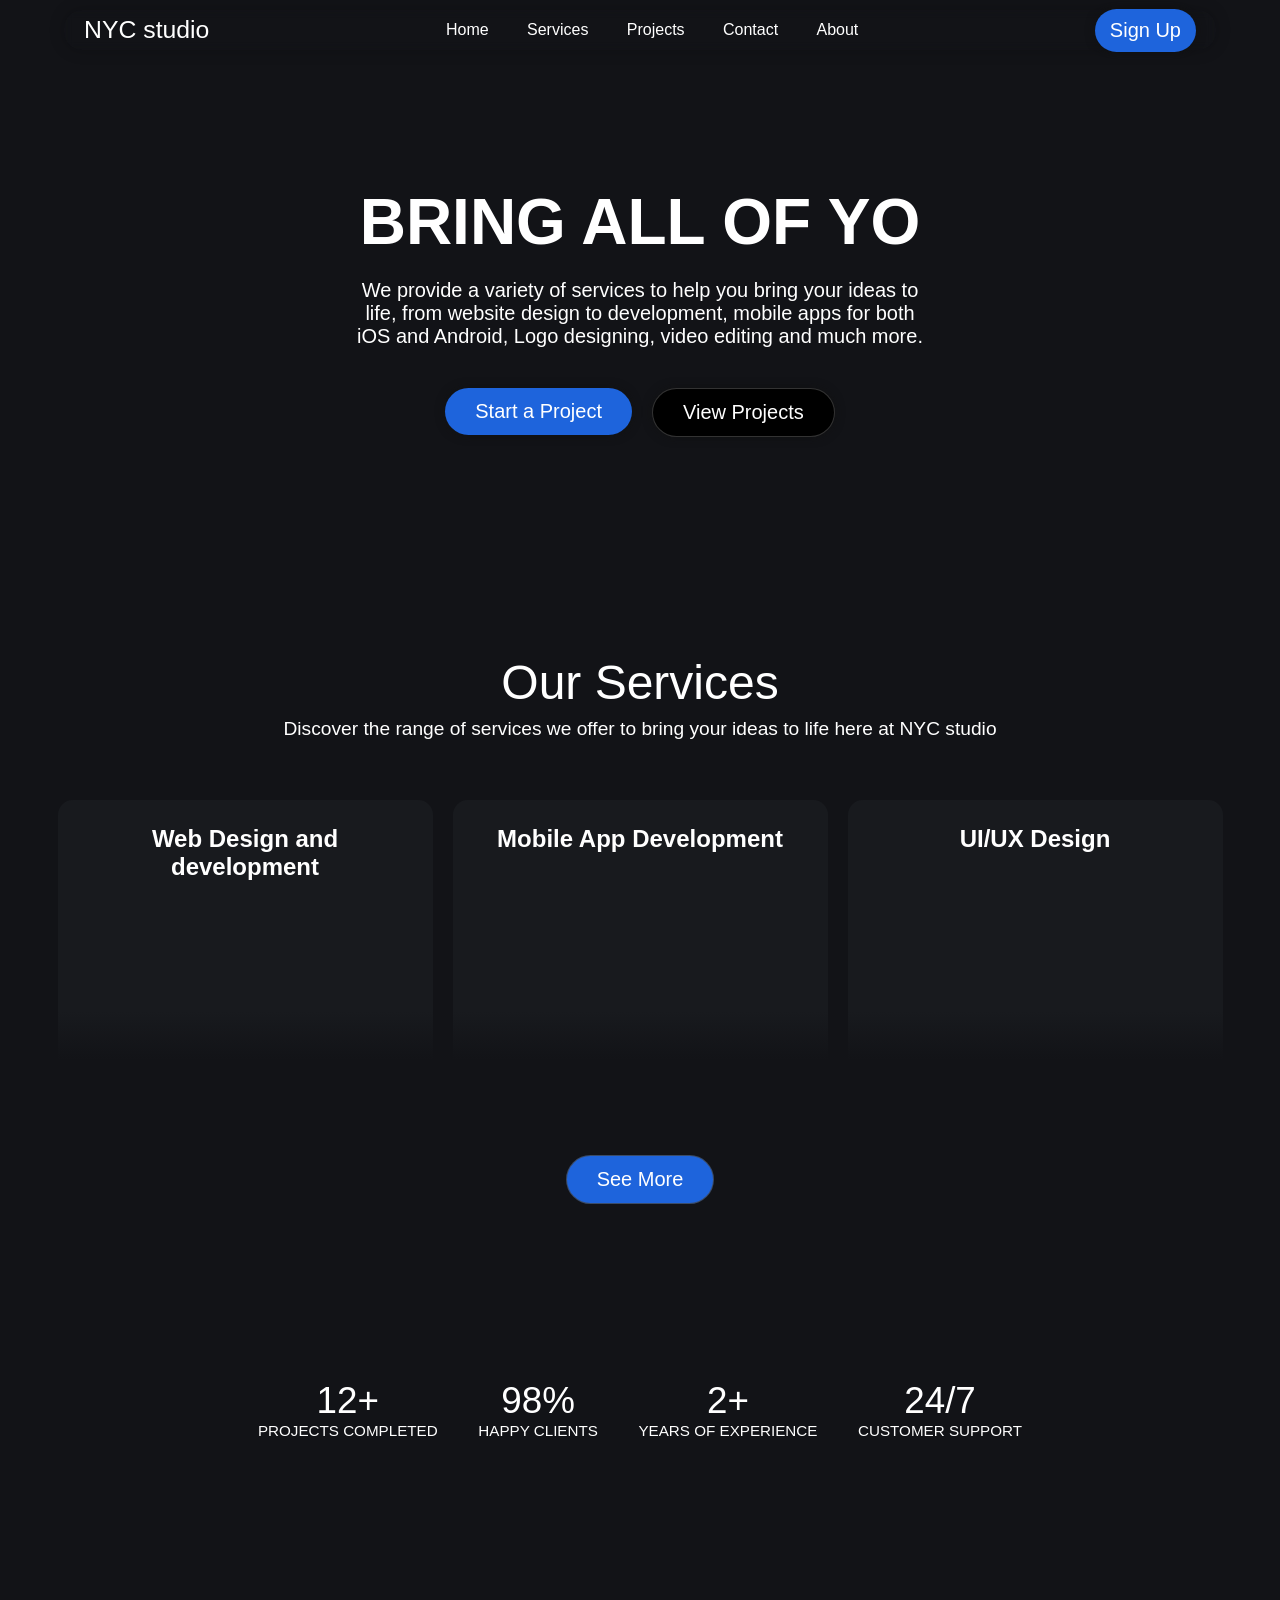
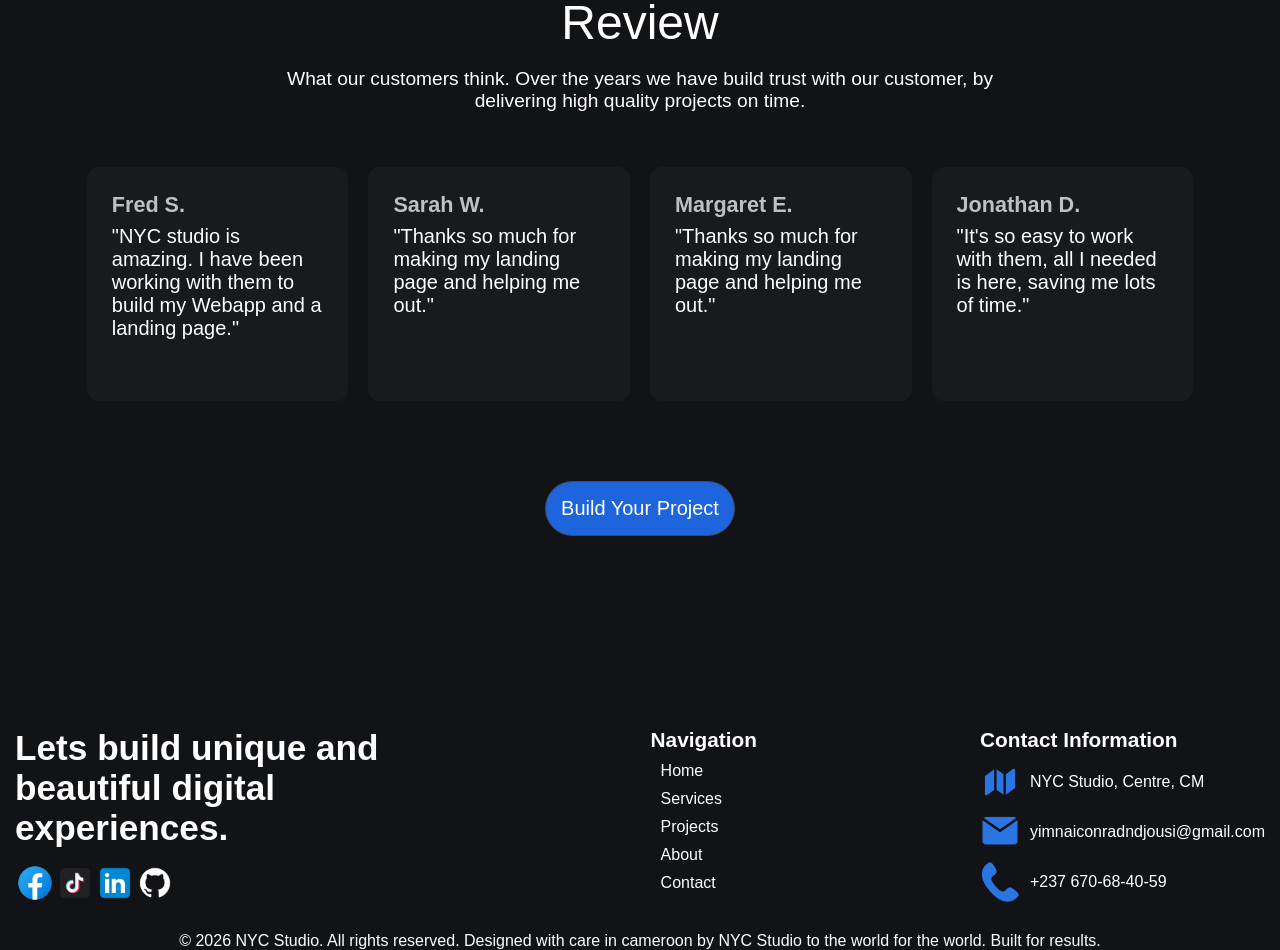
==== commit 5218614e: "Update navigation links and enhance service card animations" ====
--- a/index.html
+++ b/index.html
@@ -16,11 +16,11 @@
             </div>
             <div class="navbar-link">
                 <ul>
-                    <li><a href="#">Home</a></li>
-                    <li><a href="#">Services</a></li>
-                    <li><a href="#">Projects</a></li>
-                    <li><a href="#">Contact</a></li>
-                    <li><a href="#">About</a></li>
+                    <li><a href="./index.html">Home</a></li>
+                    <li><a href="./pages/services.html">Services</a></li>
+                    <li><a href="./pages/projects.html">Projects</a></li>
+                    <li><a href="./pages/contact.html">Contact</a></li>
+                    <li><a href="./pages/about.html">About</a></li>
                 </ul>
             </div>
             <div class="navbar-call-to-action">
@@ -33,10 +33,9 @@
             <p>We provide a variety of services to help you bring your ideas to life, from website design to development, mobile apps for both iOS and Android, Logo designing, video editing and much more.</p>
 
             <div class="hero-buttons">
-                <button class="Start-project-btn">Start a Project</button>
-                <button class="view-project-btn">View Projects</button>
-            </div>
-
+                <a href="./pages/services.html"><button class="Start-project-btn">Start a Project</button></a>
+                <a href="./pages/projects.html"><button class="view-project-btn">View Projects</button></a>
+            </div>
     </section>
 
     <!-- #Services Section -->
@@ -50,25 +49,35 @@
                 </div>
             </div>
 
-            <div class="services-card-container">
+            <div id="services-card-container">
                     <div class="service-card">
                         <h2>Web Design and development</h2>
-                        <p>We design and create stunning and responsive websites that captivate your audience and drive results.</p>
+                        
+                        <div class="service-card-description">
+                            <p>We design and create stunning and responsive websites that captivate your audience and drive results.</p>
+                        </div>
                     </div>
 
                     <div class="service-card">
                         <h2>Mobile App Development</h2>
-                        <p>We build powerful and engaging mobile applications for both iOS and Android platforms.</p>
+
+                        <div class="service-card-description">
+                            <p>We build powerful and engaging mobile applications for both iOS and Android platforms.</p>
+                        </div>
                     </div>
 
                     <div class="service-card">
                         <h2>UI/UX Design</h2>
-                        <p>We create unique and memorable user interfaces and experiences that enhance your product's usability and appeal.</p>
+
+                        <div class="service-card-description">
+                            <p>We create unique and memorable user interfaces and experiences that enhance your product's usability and appeal.</p>
+                        </div>
+                        
                     </div>
             </div>
 
             <div class="see-more">
-                <button class="see-more-btn">See More</button>
+                <a href="/pages/services.html"><button class="see-more-btn">See More</button></a>
             </div>
         </div>
     </section>
@@ -169,12 +178,11 @@
                 <h1>Navigation</h1>
                 <div class="foot-link-div">
                     <ul>
-                        <li class="foot-nav"><a class="foot-li" href="#hero-section">Home</a></li>
-                        <li class="foot-nav"><a class="foot-li" href="#experience-section">Experience</a></li>
-                        <li class="foot-nav"><a class="foot-li" href="#projects-section">Projects</a></li>
-                        <li class="foot-nav"><a class="foot-li" href="#services-section">Services</a></li>
-                        <li class="foot-nav"><a class="foot-li" href="#about-section">About</a></li>
-                        <li class="foot-nav"><a class="foot-li" href="#contact-section">Contact</a></li>
+                        <li class="foot-nav"><a class="foot-li" href="./index.html">Home</a></li>
+                        <li class="foot-nav"><a class="foot-li" href="./pages/services.html">Services</a></li>
+                        <li class="foot-nav"><a class="foot-li" href="./pages/projects.html">Projects</a></li>
+                        <li class="foot-nav"><a class="foot-li" href="./pages/about.html">About</a></li>
+                        <li class="foot-nav"><a class="foot-li" href="./pages/contact.html">Contact</a></li>
                     </ul>
                 </div>
             </div>
--- a/styles/style.css
+++ b/styles/style.css
@@ -246,7 +246,7 @@
     font-size: 1.2rem;
 }
 
-.services-card-container {
+#services-card-container {
     display: flex;
     flex-wrap: wrap;
     justify-content: center;
@@ -261,7 +261,7 @@
 @keyframes fade-in-bottom {
   from {
     opacity: 0;
-    transform: translateY(80px);
+    transform: translateY(100px);
   }
   to {
     opacity: 1;
@@ -284,20 +284,20 @@
     margin-bottom: 20px;
     animation: fade-in-bottom linear both;
     animation-timeline: view();
-    animation-duration: 8s;
-    animation-range: entry 0% cover 30%;
+    animation-duration: 40s;
+    animation-range: entry 30% cover 35%;
 }
 
 .service-card:nth-child(3) {
-  animation-delay: 4s;
+  animation-delay: 8s;
 }
 
 .service-card:nth-child(2) {
-  animation-delay: 8s;
+  animation-delay: 20s;
 }
 
 .service-card:nth-child(1) {
-  animation-delay: 12s;
+  animation-delay: 35s;
 }
 
 .service-card h2 {
@@ -311,6 +311,18 @@
     font-size: var(--font-size);
     color: rgb(200, 200, 200);
     text-align: center;
+}
+
+.service-card-description {
+    display: flex;
+    opacity: 0;
+    transition: all 0.3s ease;
+    transform: translateY(80px) ;
+}
+
+.service-card:hover .service-card-description {
+    opacity: 1;
+    transform: translateY(30px);
 }
 
 .see-more {
@@ -423,8 +435,29 @@
     background-color: #181A1E;
     margin: 10px;
     height: auto;
+    min-height: 26vh;
     padding: 25px;
     border-radius: 12px;
+    animation: fade-in-bottom linear both;
+    animation-timeline: view();
+    animation-duration: 75s;
+    animation-range: entry 70% cover 85%;
+}
+
+.user-review:nth-child(1) {
+  animation-delay: 10s;
+}
+
+.user-review:nth-child(2) {
+  animation-delay: 20s;
+}
+
+.user-review:nth-child(3) {
+  animation-delay: 40s;
+}
+
+.user-review:nth-child(4) {
+  animation-delay: 60s;
 }
 
 .user-review h3 {
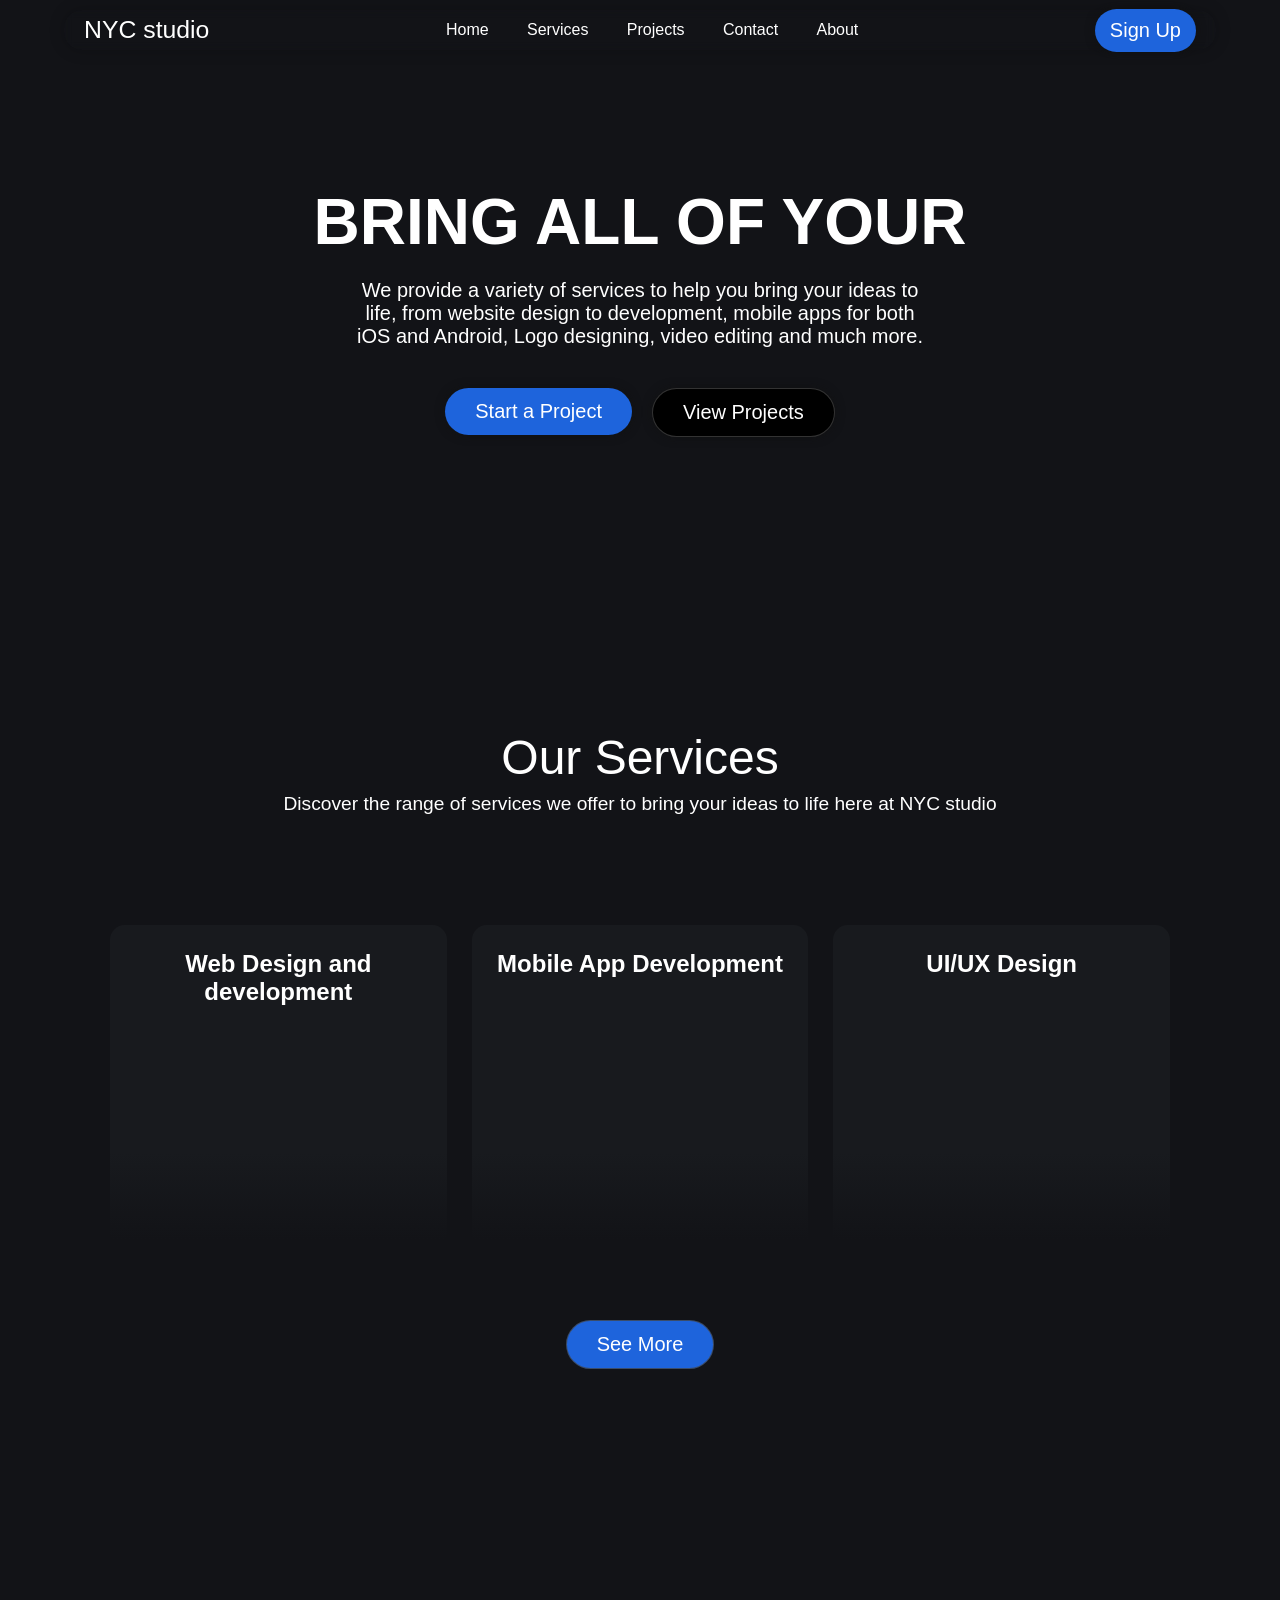
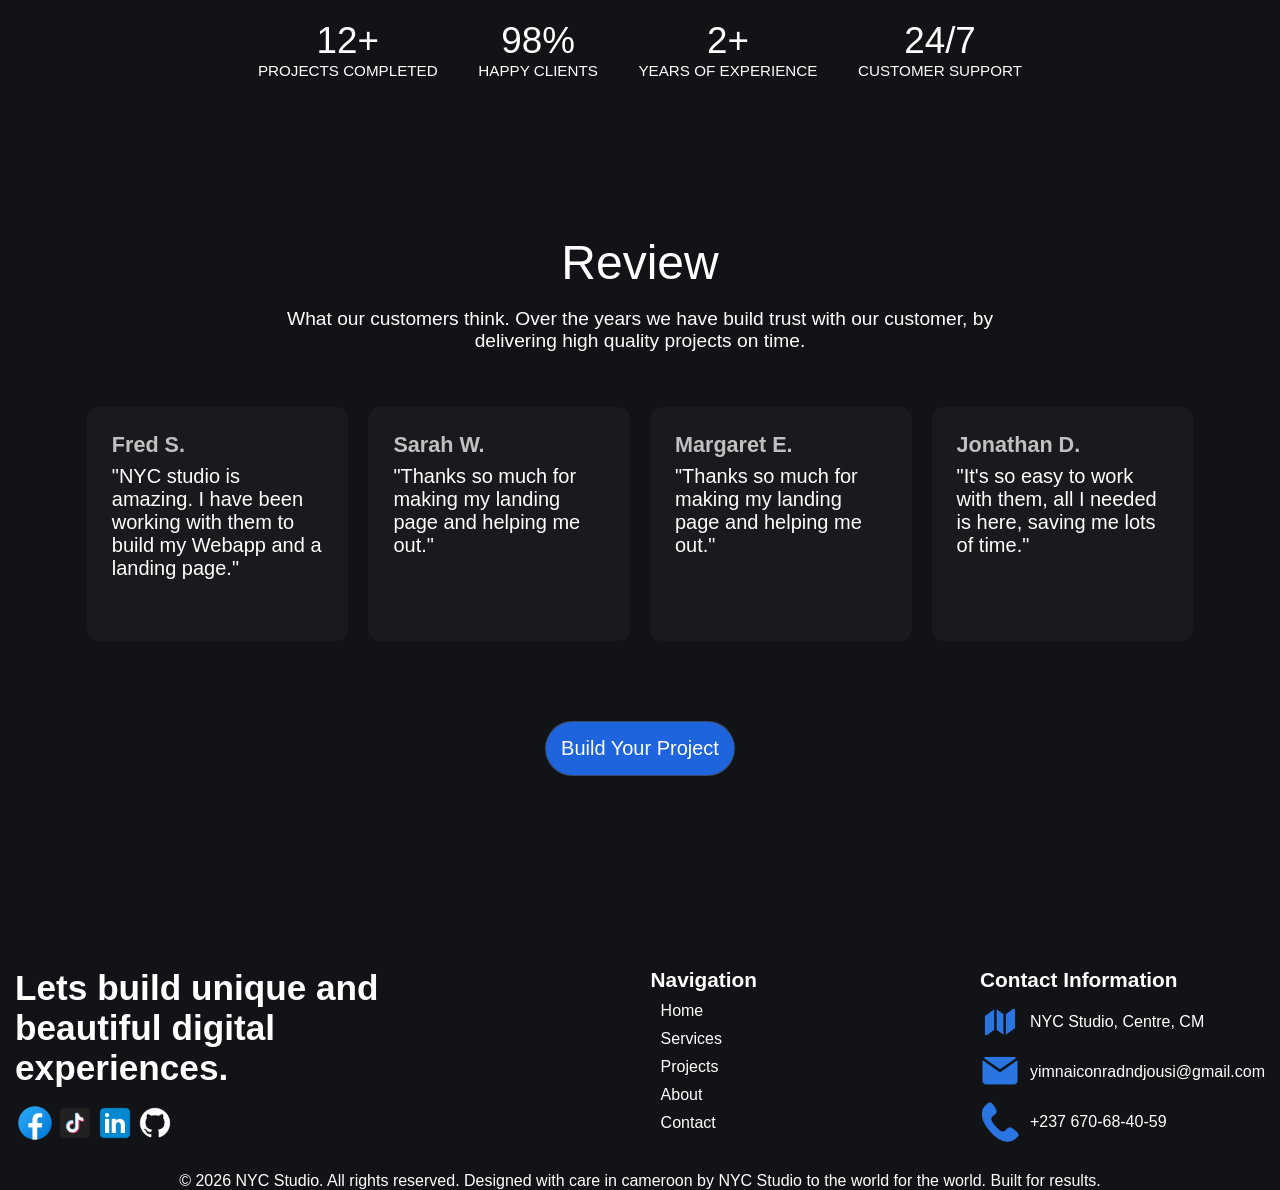
==== commit d0ee5b7d: "admin pages done, logic styling" ====
--- a/index.html
+++ b/index.html
@@ -7,6 +7,7 @@
     <link rel="stylesheet" href="./styles/style.css">
     <link rel="shortcut icon" href="/icons/favicon.svg" type="image/x-icon">
     <script src="./scripts/main.js" defer></script>
+    <link rel="shortcut icon" href="./icons/AI.webp" type="image/x-icon">
 </head>
 <body>
     <section class="hero-section">
@@ -83,7 +84,6 @@
     </section>
 
     <!-- #Review Section -->
-
     <section class="review-section">
         <div class="review-info">
             <div class="summary-review-info">
--- a/styles/style.css
+++ b/styles/style.css
@@ -55,6 +55,8 @@
     width: 40px;
 }
 
+                        /* #INDEX.HTML PAGE */
+
 /* #Hero Section */
 
 .hero-section {
@@ -215,15 +217,20 @@
 .service-section {
     display: flex;
     flex-direction: column;
-    align-items: center;
     text-align: center;
-    justify-content: center;
+    justify-content: center; 
     background-color: #121317;
     box-sizing: border-box;
     color: white;
-}
-
-.service-section-h {
+    width: 100%;
+    padding: 75px;
+}
+
+.service-container {
+    width: 100;
+}
+
+.service-section-h, .service-section-page-h {
     display: flex;
     flex-direction: column;
     font-size: 1.25em;
@@ -234,10 +241,9 @@
     margin-bottom: 50px;
     gap: 6px;
     align-items: center;
-    
-}
-
-.service-section-h span{
+}
+
+.service-section-h span, .service-section-page-h span {
     font-size: 3rem;
     padding: 2px;
 }
@@ -247,21 +253,20 @@
 }
 
 #services-card-container {
-    display: flex;
-    flex-wrap: wrap;
-    justify-content: center;
-    align-items: center;
-    box-sizing: border-box;
+    display: grid;
+    grid-template-columns: repeat(auto-fit, minmax(320px, 1fr));
+    column-gap: 25px;
+    row-gap: 25px;
     text-align: center;
-    width: 95vw;
-    justify-content: space-between;
-    justify-content: center;
+    width: 100%;
+    margin-top: 75px;
+    padding: 35px;
 }
 
 @keyframes fade-in-bottom {
   from {
     opacity: 0;
-    transform: translateY(100px);
+    transform: translateY(50px);
   }
   to {
     opacity: 1;
@@ -274,30 +279,39 @@
     flex-direction: column;
     align-items: center;
     padding: 25px;
-    width: 375px;
-    height: 325px;
+    height: 350px;
     background-color: #181A1E;
-    background: linear-gradient(180deg,rgba(24, 26, 30, 1) 65%, rgba(18, 19, 23, 1) 80%);
+    background: linear-gradient(180deg,rgba(24, 26, 30, 1) 65%, rgba(18, 19, 23, 1) 90%);
     border-radius: 15px;
     box-sizing: border-box;
-    margin: 10px;
-    margin-bottom: 20px;
     animation: fade-in-bottom linear both;
     animation-timeline: view();
     animation-duration: 40s;
-    animation-range: entry 30% cover 35%;
+    animation-range: entry 25% cover 25%;
+}
+
+.service-card:nth-child(6) {
+  animation-delay: 50s;
+}
+
+.service-card:nth-child(5) {
+  animation-delay: 40s;
+}
+
+.service-card:nth-child(4) {
+  animation-delay: 30s;
 }
 
 .service-card:nth-child(3) {
-  animation-delay: 8s;
+  animation-delay: 20s;
 }
 
 .service-card:nth-child(2) {
-  animation-delay: 20s;
+  animation-delay: 10s;
 }
 
 .service-card:nth-child(1) {
-  animation-delay: 35s;
+  animation-delay: 0s;
 }
 
 .service-card h2 {
@@ -441,7 +455,7 @@
     animation: fade-in-bottom linear both;
     animation-timeline: view();
     animation-duration: 75s;
-    animation-range: entry 70% cover 85%;
+    animation-range: entry 0% cover 50%;
 }
 
 .user-review:nth-child(1) {
@@ -476,6 +490,13 @@
     padding: 15px;
     font-size: 1.25rem;
 }
+
+                        /* #SERVICE.HTML PAGES */
+
+.service-section-page-h {
+    margin-top: 100px;
+}
+
 
 
 /*#Footer Section*/
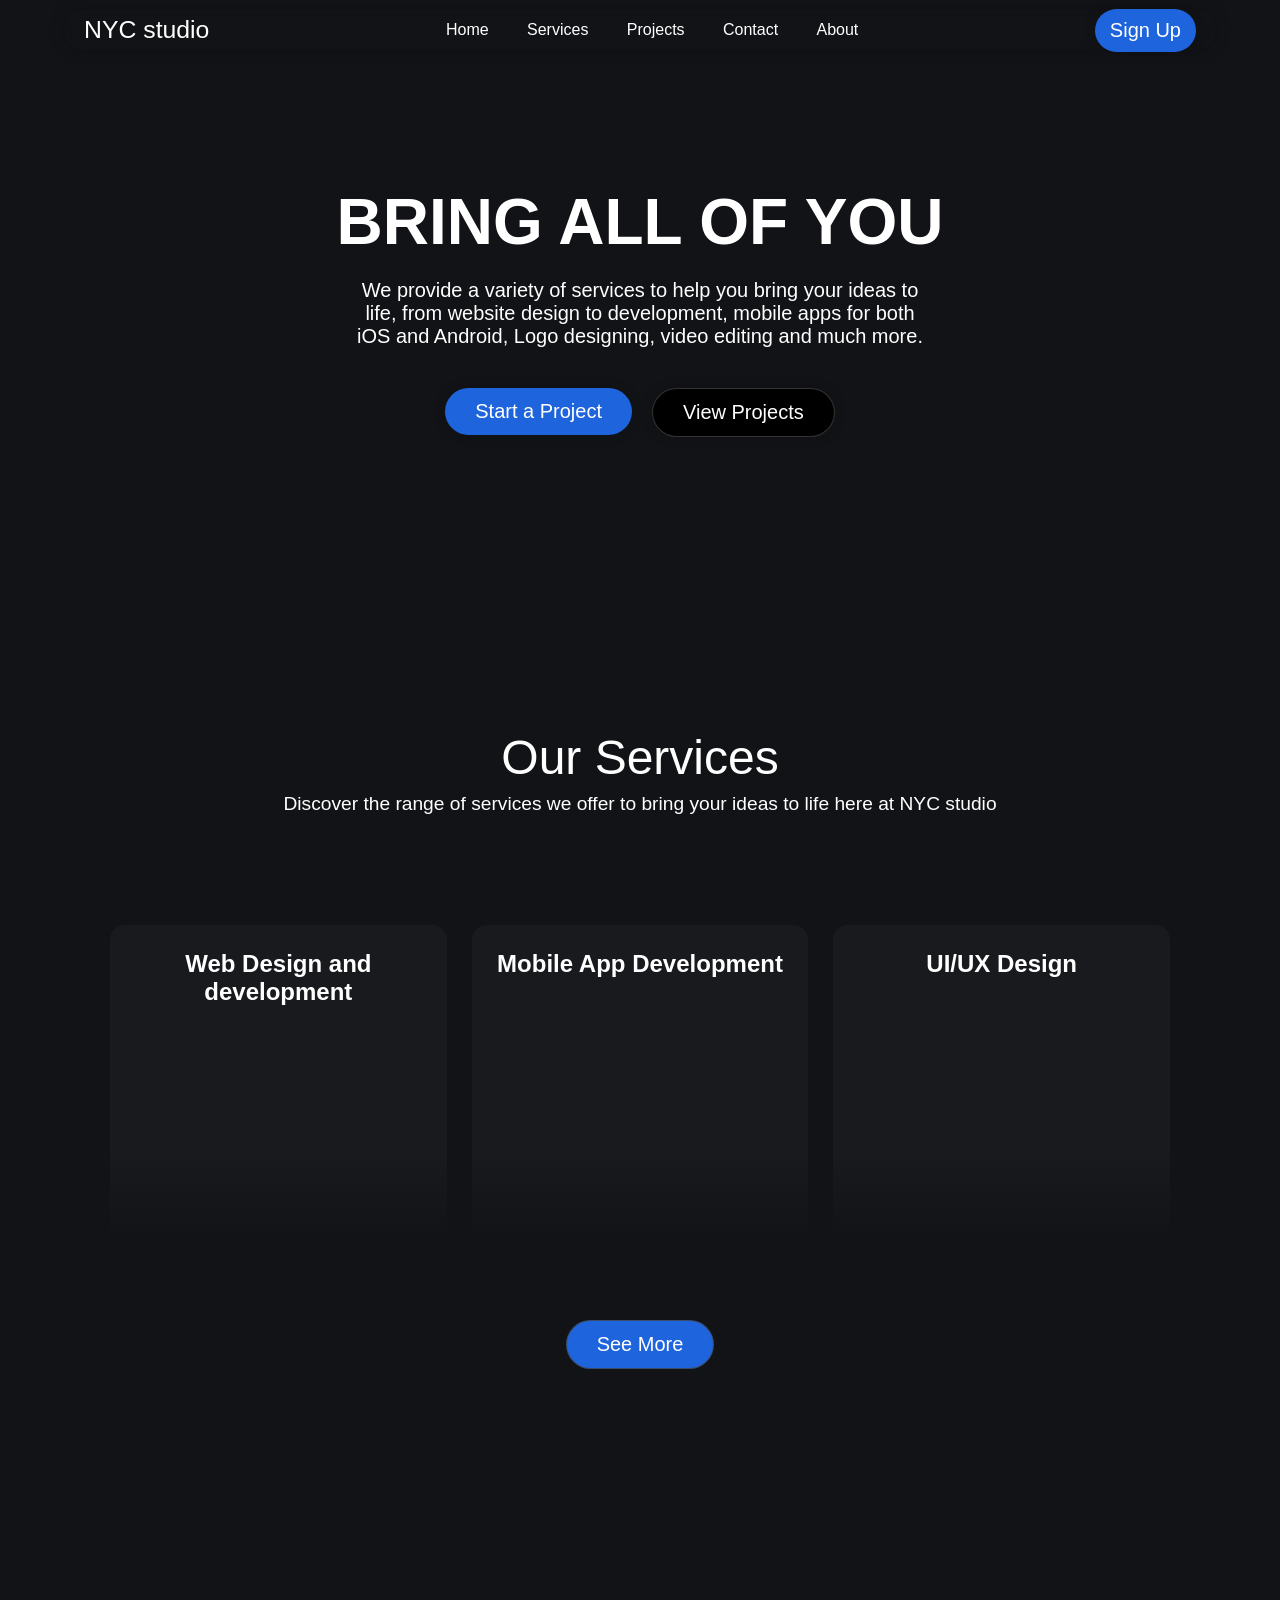
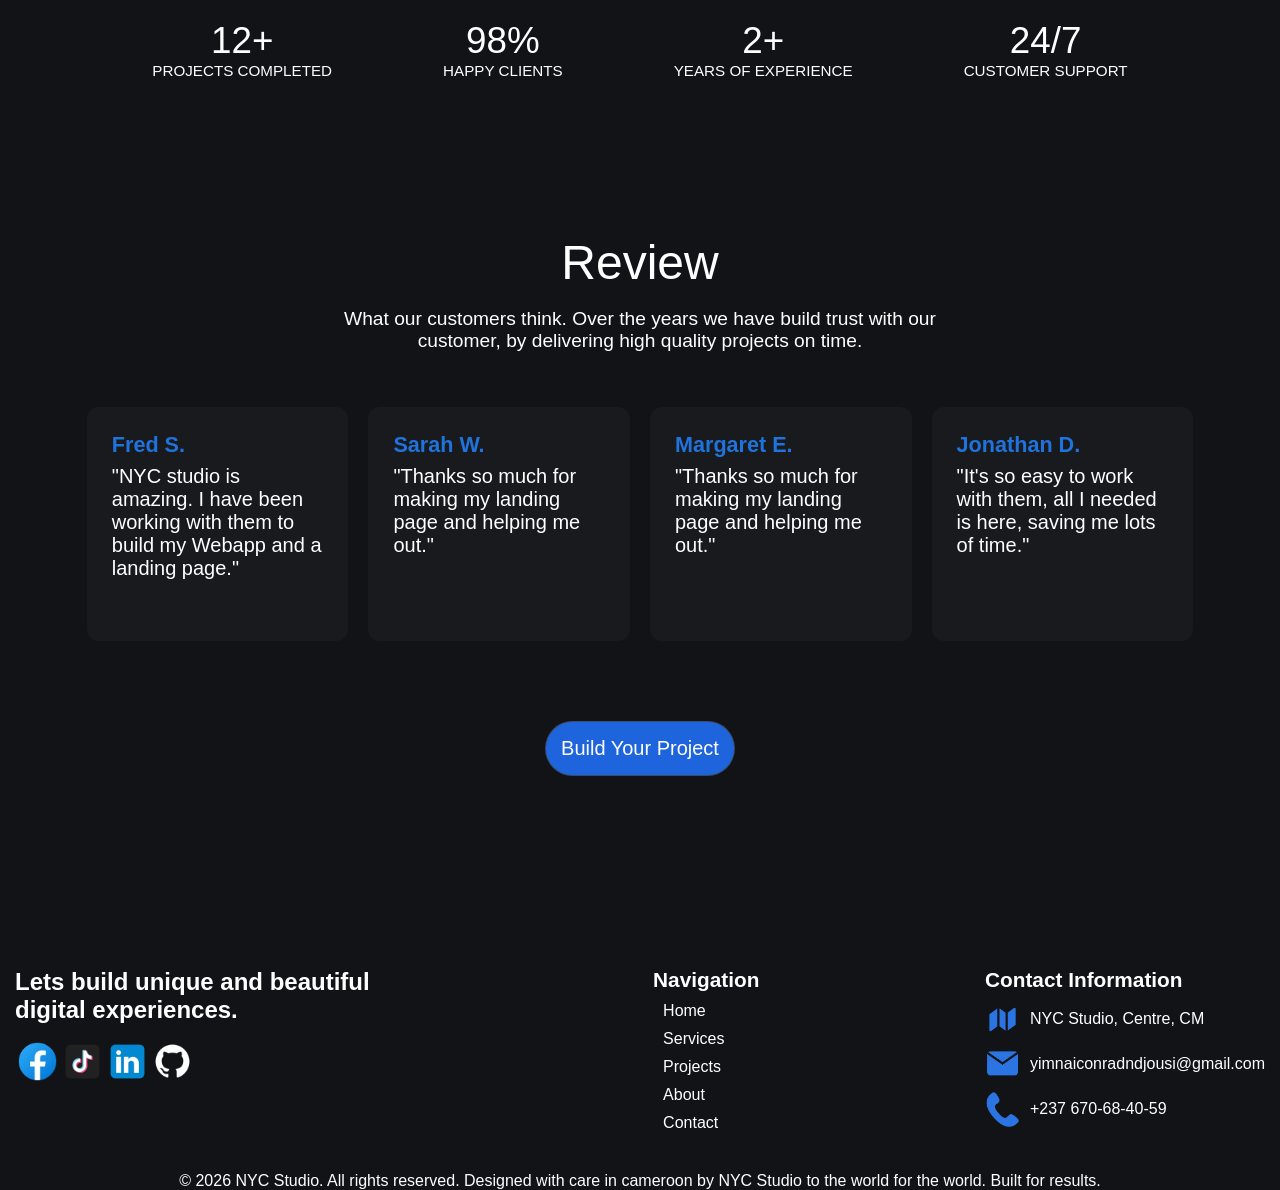
==== commit a24600fd: "website done at 75%" ====
--- a/index.html
+++ b/index.html
@@ -5,7 +5,7 @@
     <meta name="viewport" content="width=device-width, initial-scale=1.0">
     <title>NYC studio</title>
     <link rel="stylesheet" href="./styles/style.css">
-    <link rel="shortcut icon" href="/icons/favicon.svg" type="image/x-icon">
+    <link rel="shortcut icon" href="./favicon.svg" type="image/x-icon">
     <script src="./scripts/main.js" defer></script>
     <link rel="shortcut icon" href="./icons/AI.webp" type="image/x-icon">
 </head>
@@ -178,11 +178,11 @@
                 <h1>Navigation</h1>
                 <div class="foot-link-div">
                     <ul>
-                        <li class="foot-nav"><a class="foot-li" href="./index.html">Home</a></li>
-                        <li class="foot-nav"><a class="foot-li" href="./pages/services.html">Services</a></li>
-                        <li class="foot-nav"><a class="foot-li" href="./pages/projects.html">Projects</a></li>
-                        <li class="foot-nav"><a class="foot-li" href="./pages/about.html">About</a></li>
-                        <li class="foot-nav"><a class="foot-li" href="./pages/contact.html">Contact</a></li>
+                        <div><li class="foot-nav"><a class="foot-li" href="./index.html">Home</a></li></div>
+                        <div><li class="foot-nav"><a class="foot-li" href="./pages/services.html">Services</a></li></div>
+                        <div><li class="foot-nav"><a class="foot-li" href="./pages/projects.html">Projects</a></li></div>
+                        <div><li class="foot-nav"><a class="foot-li" href="./pages/about.html">About</a></li></div>
+                        <div><li class="foot-nav"><a class="foot-li" href="./pages/contact.html">Contact</a></li></div>
                     </ul>
                 </div>
             </div>
--- a/styles/style.css
+++ b/styles/style.css
@@ -52,7 +52,7 @@
 }
 
 .icon {
-    width: 40px;
+    width: 45px;
 }
 
                         /* #INDEX.HTML PAGE */
@@ -110,6 +110,14 @@
 
 .navbar-link ul li {
     cursor: pointer;
+}
+
+.navbar-link ul li a {
+    transition: all 0.2s ease;
+}
+
+.navbar-link ul li a:hover {
+    color: rgb(30, 115, 220);
 }
 
 .navbar-call-to-action {
@@ -380,7 +388,7 @@
     display: flex;
     justify-content: center;
     justify-content: space-around;
-    width: 75%;
+    width: 100%;
     color: white;
     padding: 20px;
     margin-top: 4%;
@@ -426,7 +434,7 @@
 .customer-container {
     display: flex;
     flex-direction: column;
-    width: 65%;
+    width: 55%;
     text-align: center;
     margin-bottom: 4%;
     gap: 6px;
@@ -477,7 +485,7 @@
 .user-review h3 {
     margin-bottom: 7px;
     font-size: 1.35rem;
-    color: rgb(191, 192, 193);
+    color: rgb(30, 115, 220);
 }
 
 .user-review p {
@@ -526,7 +534,7 @@
 }
 
 .conclusion p{
-    font-size: 2.2rem;
+    font-size: 1.5rem;
     margin-bottom: 5px;
     font-weight: 600;
 }
@@ -561,15 +569,33 @@
     flex-direction: column;
     padding: 10px;
     list-style-type: none;
+    transition: all 0.3s ease;
+}
+
+.foot-link-div ul div{
+    transition: all 0.3s ease;
+}
+
+.foot-link-div ul div:hover{
+    transform: translateX(15px);
 }
 
 .foot-nav {
     padding-bottom: 10px;
 }
 
-.foot-li {
+.foot-li, .foot-nav {
     color: white;
     text-decoration: none;
+    transition: all 0.3s ease;
+}
+
+.foot-li:hover {
+    color: rgb(30, 115, 220);
+}
+
+.foot-nav:hover {
+    list-style: disc;
 }
 
 .footer-extra {
@@ -587,6 +613,9 @@
     align-items: center;
 }
 
+.contact-information img{
+    width: 35px;
+}
 
 .contact-information p{
     padding-left: 10px;
